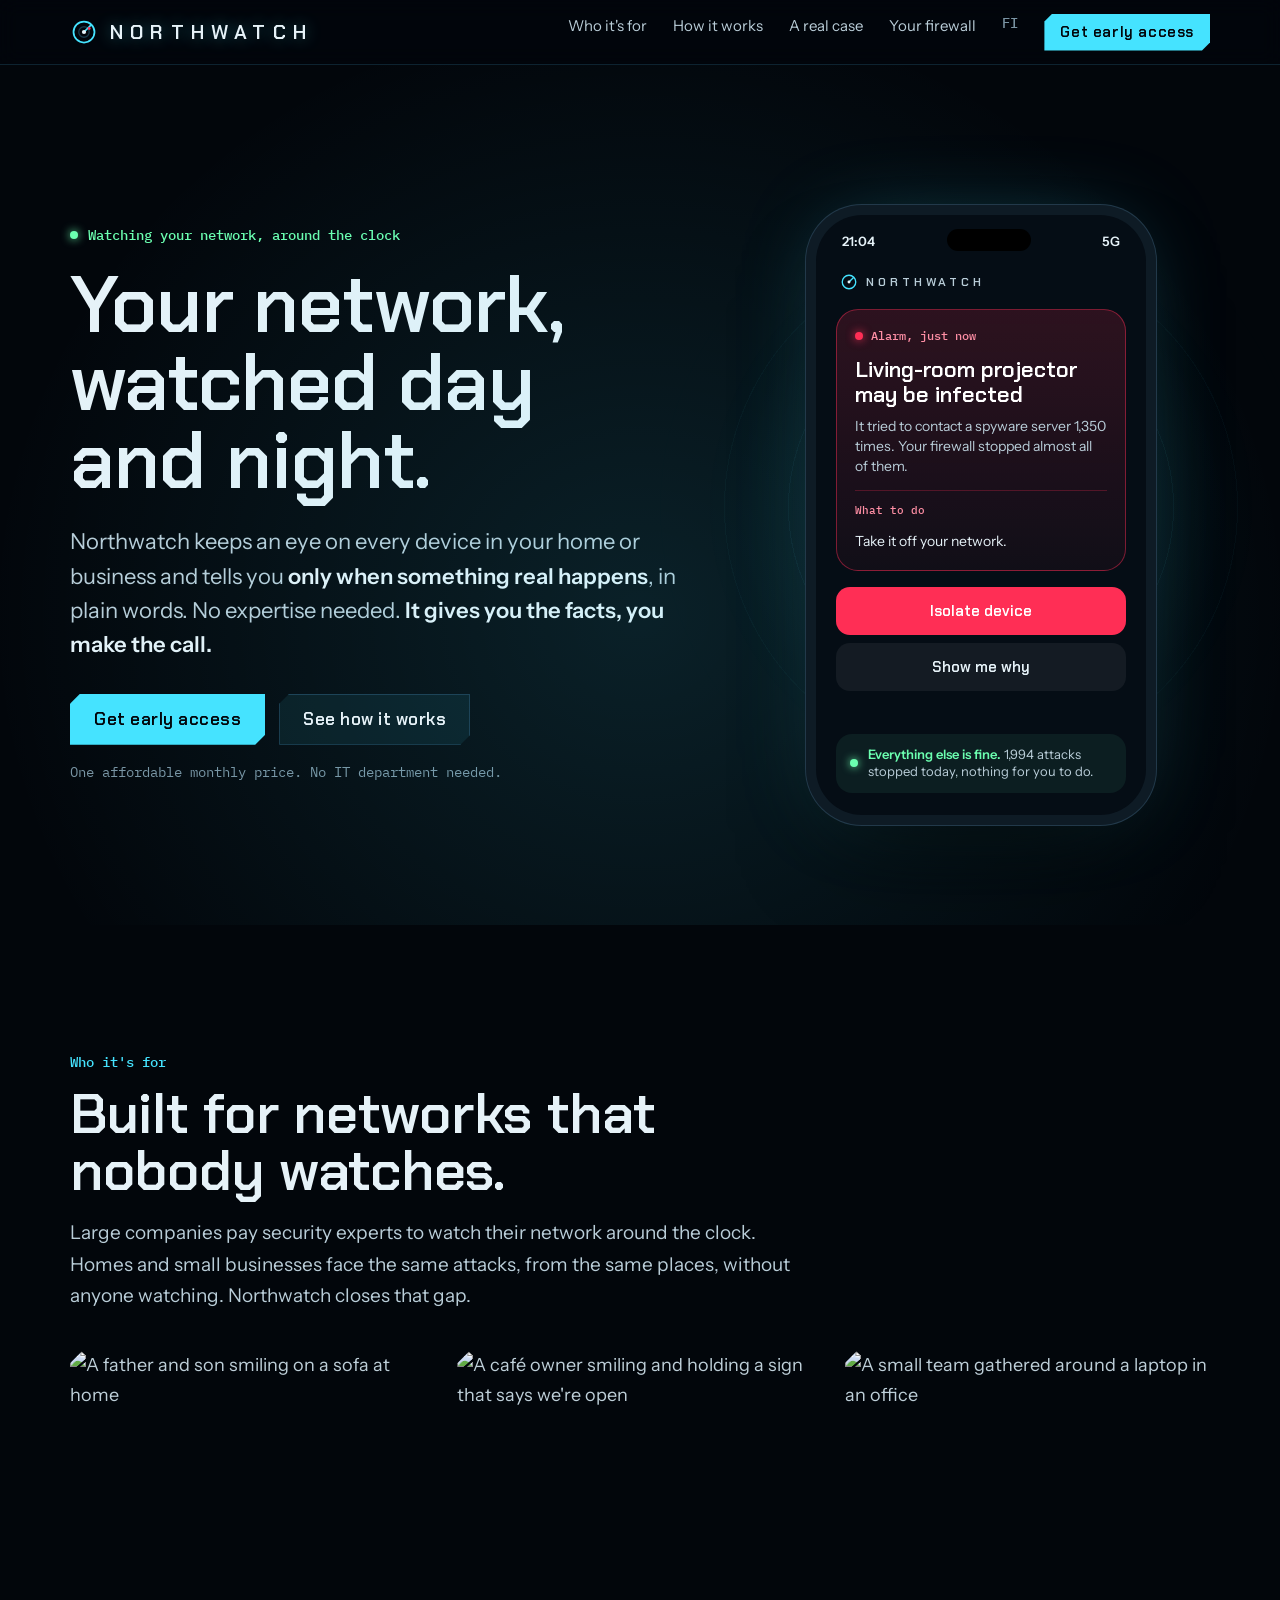
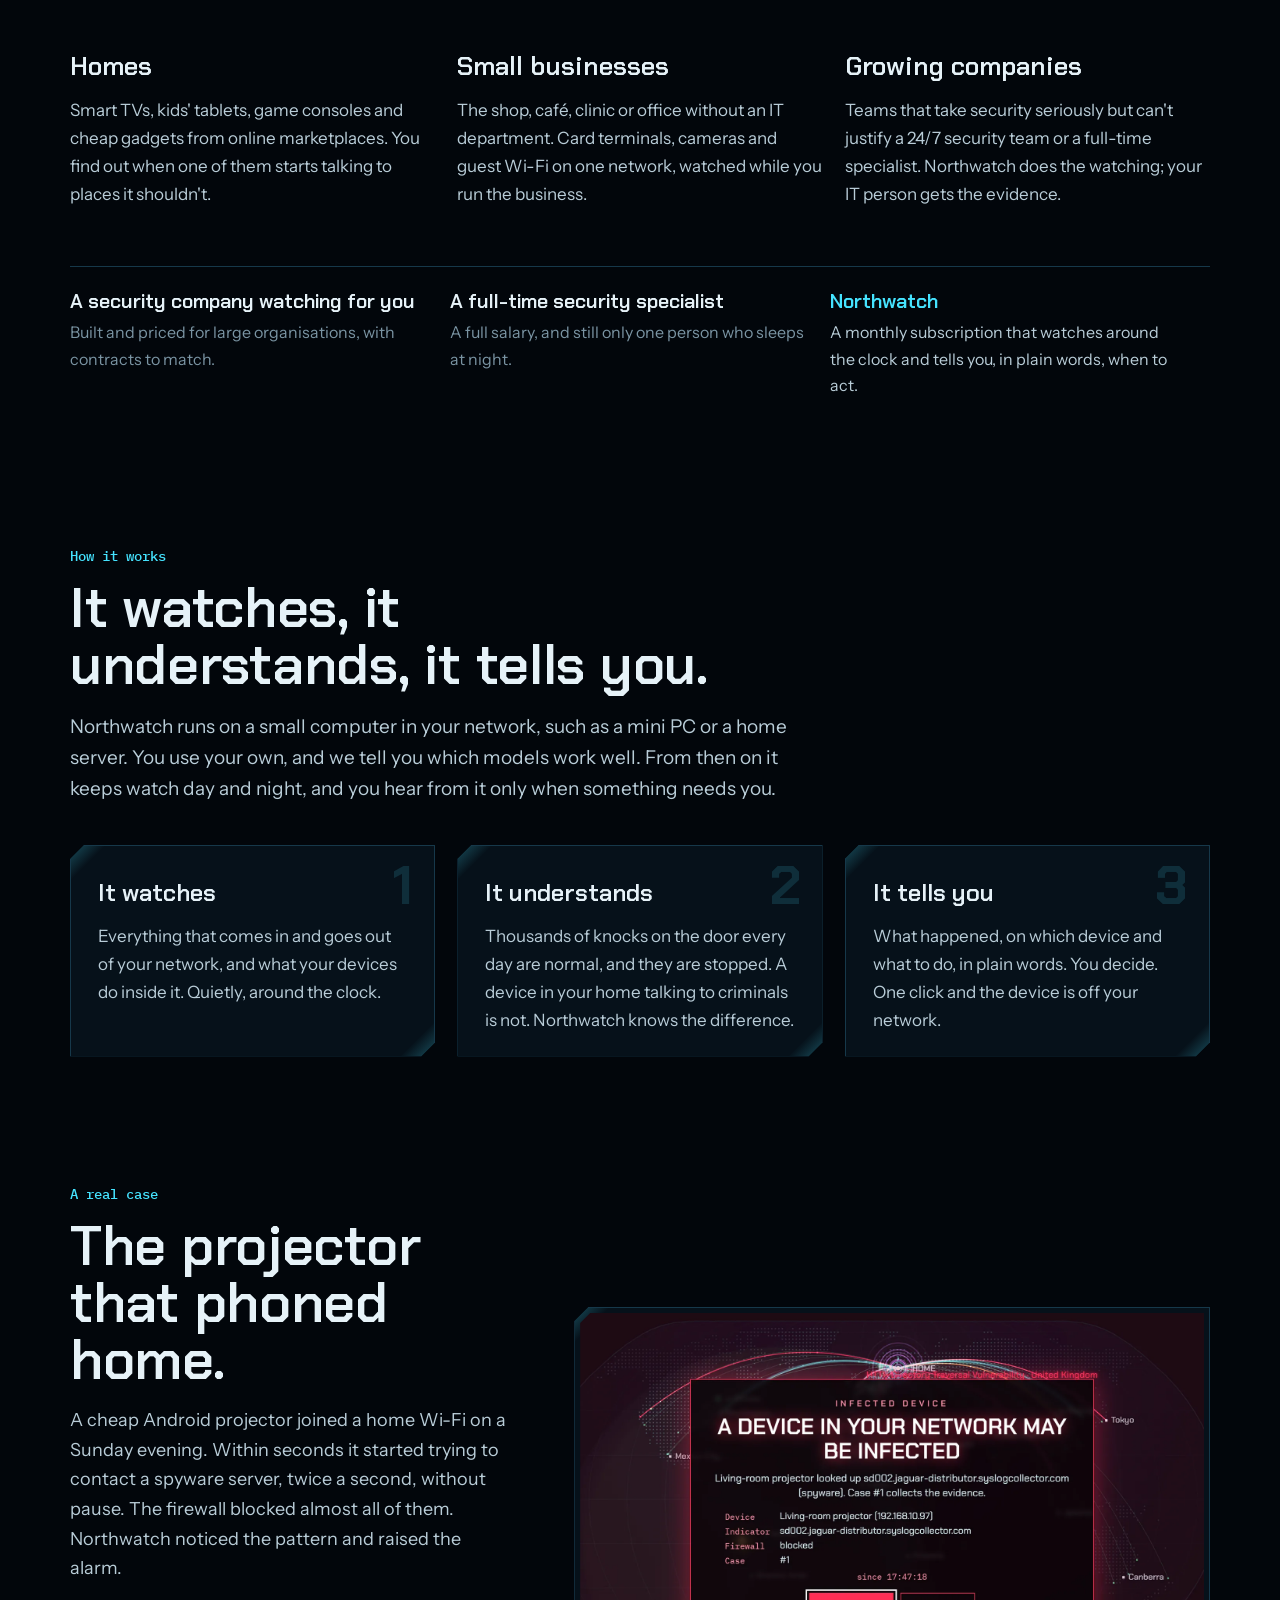
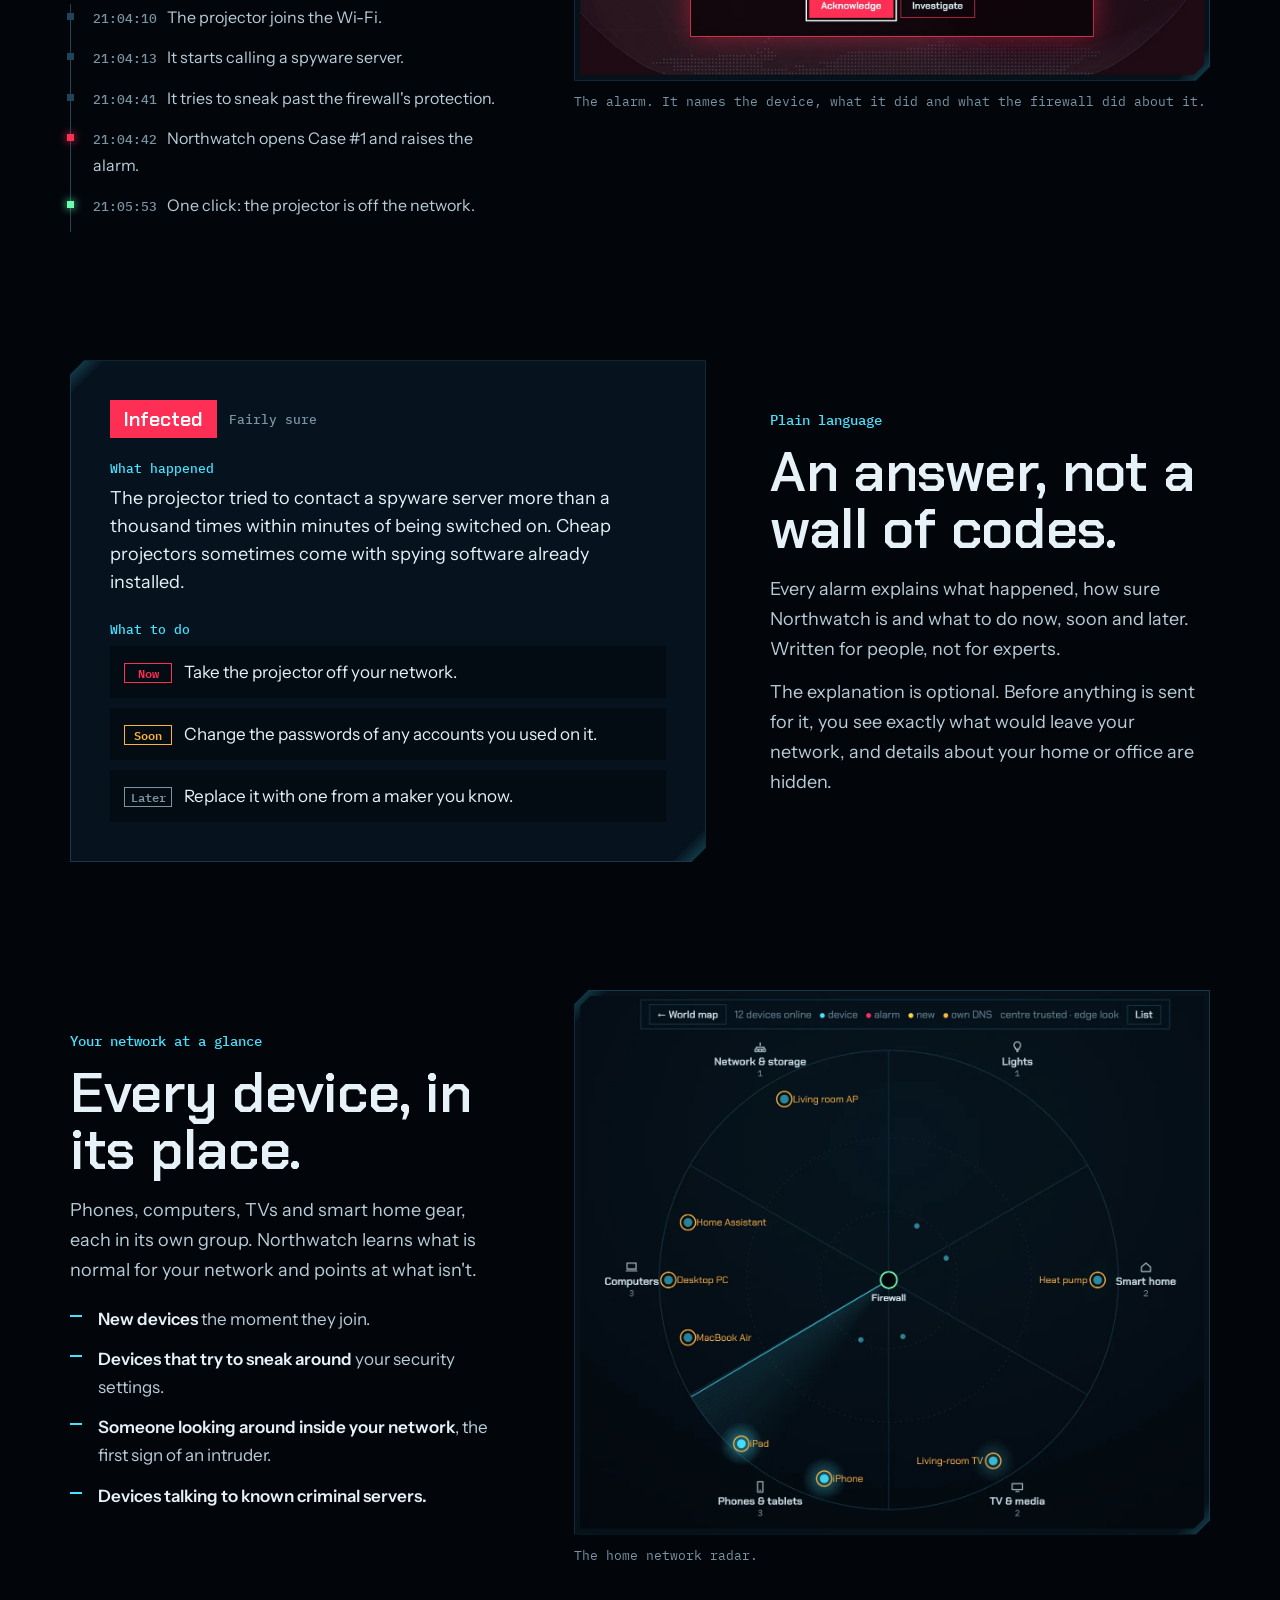
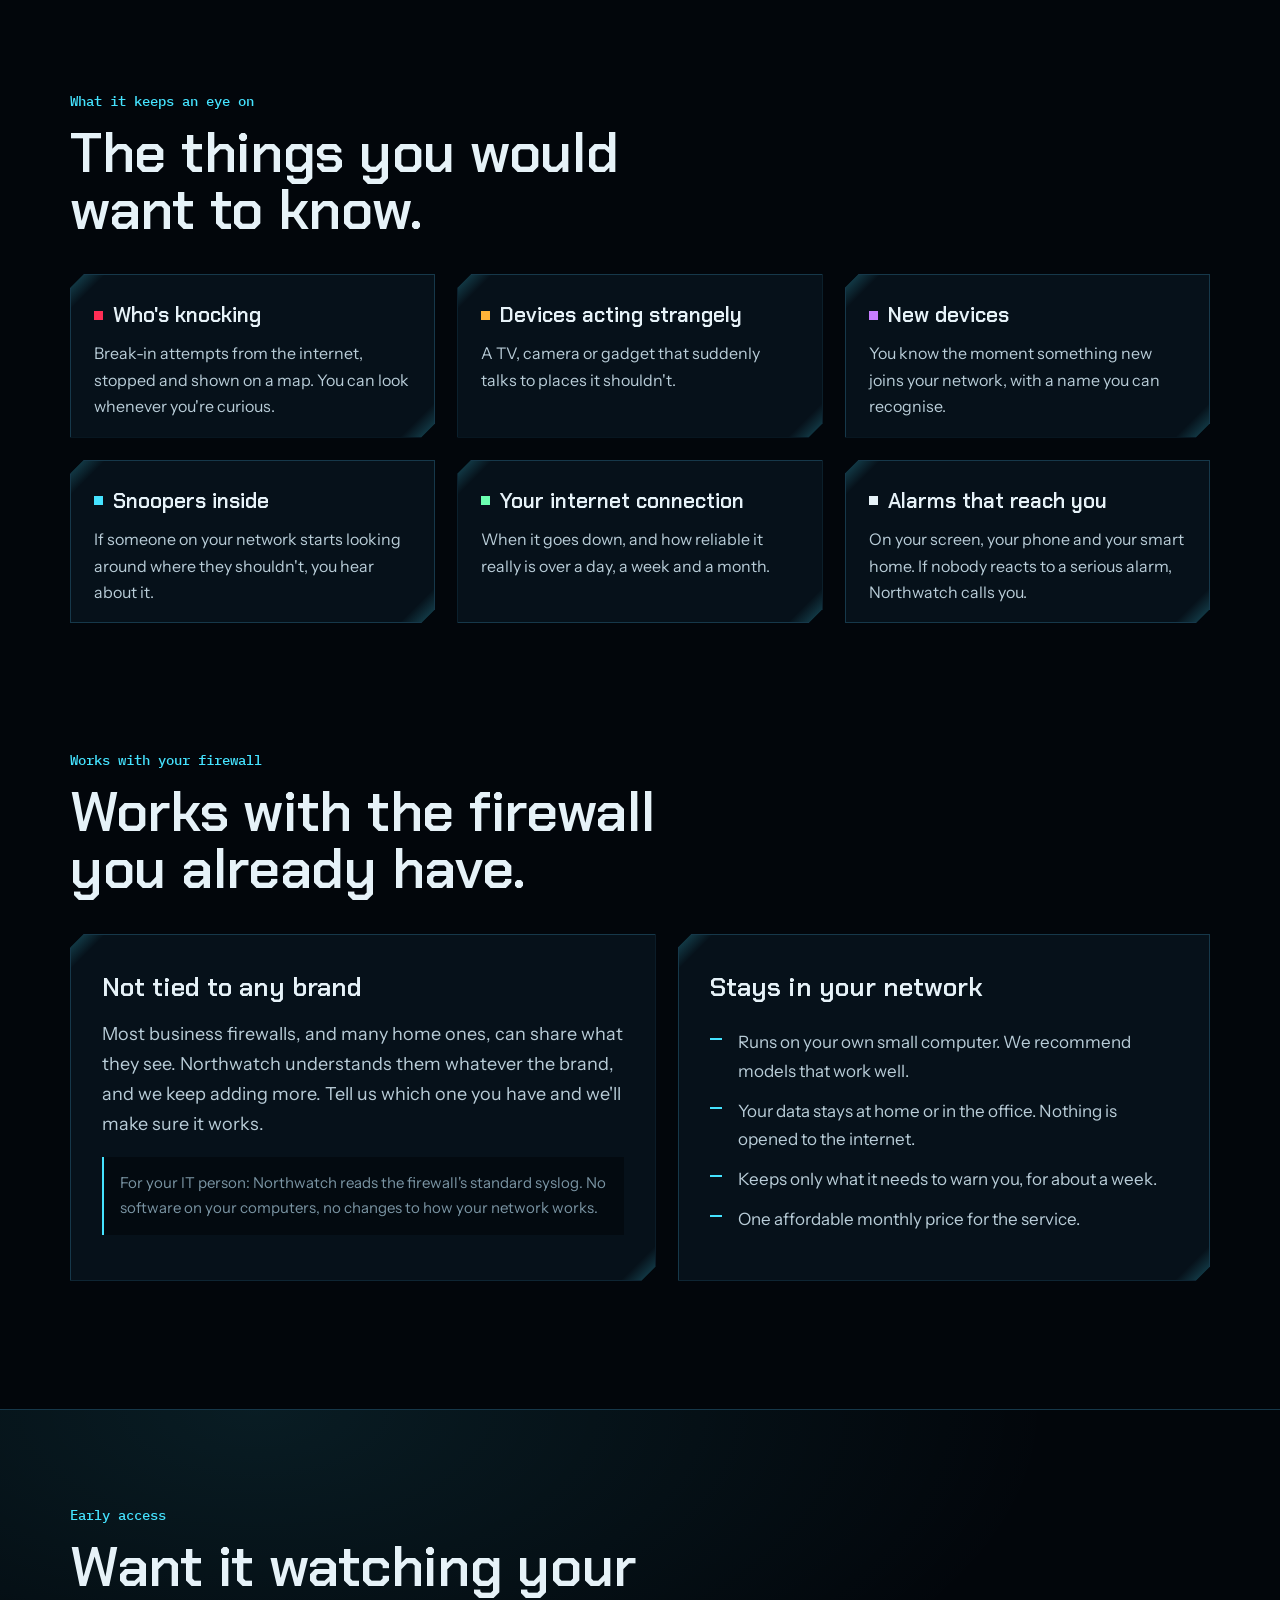
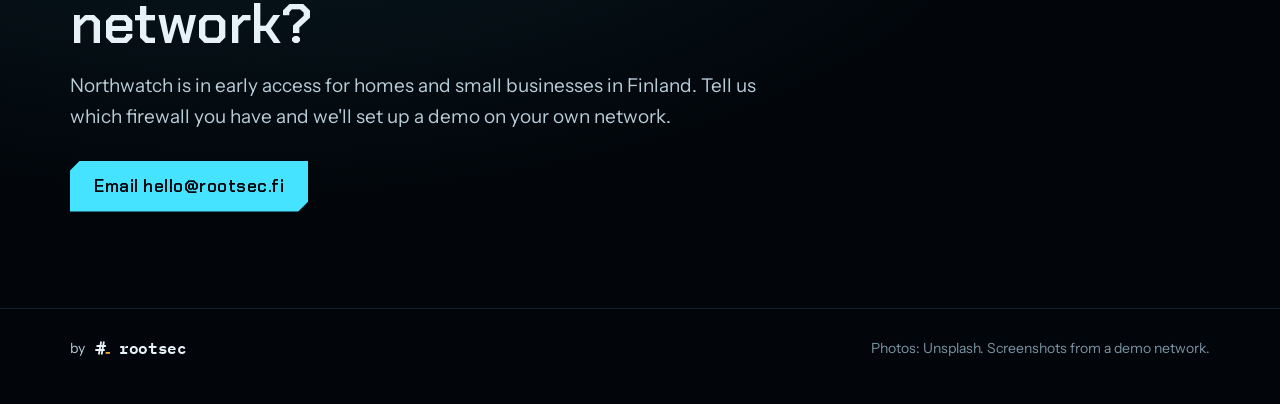
==== en/index.html @ 4267fbf1 "Finnish as main language (fi at /, en at /en/), language switch; customer's own hardware wording Co-" ====
<!doctype html>
<html lang="en">
<head>
<meta charset="utf-8">
<meta name="viewport" content="width=device-width, initial-scale=1">
<title>Northwatch</title>
<meta name="description" content="Northwatch is a security operations centre for homes and small businesses: it watches your network around the clock, raises the alarm only when something real happens and explains it in plain language. Monthly subscription.">
<meta property="og:title" content="Northwatch: a security operations centre for the rest of us">
<meta property="og:description" content="Real alarms, plain language, one click to act. For homes and small businesses.">
<meta property="og:image" content="../img/nw-map.webp">
<link rel="alternate" hreflang="fi" href="https://northwatch.fi/">
<link rel="alternate" hreflang="en" href="https://northwatch.fi/en/">
<link rel="icon" href="data:image/svg+xml,%3Csvg xmlns='http://www.w3.org/2000/svg' viewBox='0 0 32 32'%3E%3Crect width='32' height='32' fill='%2302060b'/%3E%3Ccircle cx='16' cy='16' r='10' fill='none' stroke='%2345e3ff' stroke-width='2.4'/%3E%3Cpath d='M16 16 23 9' stroke='%2345e3ff' stroke-width='2.4'/%3E%3Ccircle cx='16' cy='16' r='2.6' fill='%23d6ecf5'/%3E%3C/svg%3E">
<link rel="preconnect" href="https://fonts.googleapis.com">
<link rel="preconnect" href="https://fonts.gstatic.com" crossorigin>
<link href="https://fonts.googleapis.com/css2?family=Chakra+Petch:wght@500;600;700&family=IBM+Plex+Mono:wght@400;500;600&family=Instrument+Sans:wght@400;500;600&display=swap" rel="stylesheet">
<style>
/* Northwatch: the product's own situation-room look. Abyss + ion cyan; alarm colours only where an alarm is shown. */
:root{
  --abyss:#02060b; --deep:#06111a; --glass:rgba(8,22,33,.72); --edge:#16384a; --wire:#1d4458;
  --ion:#45e3ff; --phos:#6bffb0; --flare:#ff2e55; --amber:#ffb238;
  --snow:#e6f2f8; --frost:#b9cdd8; --mute:#7a94a3;
  --cut:14px;
  --display:'Chakra Petch',system-ui,sans-serif;
  --body:'Instrument Sans',system-ui,sans-serif;
  --data:'IBM Plex Mono',ui-monospace,Consolas,monospace;
}
*{box-sizing:border-box}
html{scroll-behavior:smooth}
@media (prefers-reduced-motion:reduce){html{scroll-behavior:auto}}
body{margin:0;background:var(--abyss);color:var(--frost);font:400 18px/1.65 var(--body);-webkit-font-smoothing:antialiased}
img{max-width:100%;display:block}
a{color:var(--ion);text-underline-offset:3px}
a:focus-visible,button:focus-visible{outline:2px solid var(--ion);outline-offset:3px}
.wrap{max-width:1220px;margin:0 auto;padding:0 clamp(16px,4vw,40px)}
h1,h2,h3{font-family:var(--display);color:var(--snow);margin:0;font-weight:600}
p{margin:0 0 14px}

/* chamfered glass panel, same language as the product */
.panel{position:relative;background:var(--glass);
  clip-path:polygon(var(--cut) 0,100% 0,100% calc(100% - var(--cut)),calc(100% - var(--cut)) 100%,0 100%,0 var(--cut))}
.panel::before{content:"";position:absolute;inset:0;pointer-events:none;border:1px solid var(--edge);clip-path:inherit;
  background:linear-gradient(135deg,rgba(69,227,255,.28) 0,transparent 24px) top left/44px 44px no-repeat,
             linear-gradient(-45deg,rgba(69,227,255,.28) 0,transparent 24px) bottom right/44px 44px no-repeat}

/* top bar */
.top{position:sticky;top:0;z-index:5;background:rgba(2,6,11,.82);backdrop-filter:blur(10px);border-bottom:1px solid rgba(22,56,74,.6)}
.top .wrap{display:flex;align-items:center;gap:20px;height:64px}
.mark{display:flex;align-items:center;gap:12px;text-decoration:none}
.mark svg{width:28px;height:28px}
.mark b{font:600 20px/1 var(--display);letter-spacing:.36em;color:var(--snow);text-shadow:0 0 16px rgba(69,227,255,.45)}
.top nav{margin-left:auto;display:flex;gap:26px;font-size:15px}
.top nav a{color:var(--frost);text-decoration:none}
.top nav a:hover{color:var(--snow)}
.top .cta{font:600 15px/1 var(--display);letter-spacing:.04em;color:var(--abyss);background:var(--ion);padding:11px 16px;text-decoration:none;
  clip-path:polygon(8px 0,100% 0,100% calc(100% - 8px),calc(100% - 8px) 100%,0 100%,0 8px)}
.top .cta{white-space:nowrap}
@media (max-width:860px){.top nav a:not(.cta):not(.lang){display:none}}
@media (max-width:480px){.mark b{letter-spacing:.22em;font-size:17px}.top .cta{font-size:14px;padding:10px 12px}
  .hero .shot img{aspect-ratio:4/3;object-fit:cover;object-position:50% 45%}}

.top .lang{font:500 14px var(--data);color:var(--mute);text-decoration:none}.top .lang:hover{color:var(--snow)}
/* hero */
.hero{position:relative;padding:clamp(40px,6vw,72px) 0 clamp(24px,4vw,48px);overflow:hidden}
.hero::before{content:"";position:absolute;inset:-20% -10% auto;height:120%;pointer-events:none;
  background:radial-gradient(ellipse at 50% 70%,rgba(69,227,255,.12),transparent 60%)}
.status{display:inline-flex;align-items:center;gap:10px;font:500 14px var(--data);color:var(--phos);margin-bottom:22px}
.status i{width:8px;height:8px;border-radius:50%;background:var(--phos);box-shadow:0 0 10px var(--phos);animation:pulse 2.4s ease-in-out infinite}
@keyframes pulse{50%{opacity:.35}}
@media (prefers-reduced-motion:reduce){.status i{animation:none}}
.hero h1{font-size:clamp(42px,6.2vw,80px);line-height:.98;letter-spacing:-.01em;max-width:12ch}
.lede{font-size:clamp(19px,2vw,22px);line-height:1.55;color:var(--frost);max-width:34em;margin:26px 0 32px}
.lede b{color:var(--snow);font-weight:600}
.ctas{display:flex;flex-wrap:wrap;gap:14px;align-items:center}
.btn{display:inline-block;font:600 17px/1 var(--display);letter-spacing:.03em;padding:17px 24px;text-decoration:none;
  clip-path:polygon(10px 0,100% 0,100% calc(100% - 10px),calc(100% - 10px) 100%,0 100%,0 10px)}
.btn.solid{background:var(--ion);color:var(--abyss)}
.btn.solid:hover{background:var(--snow)}
.btn.ghost{color:var(--snow);background:rgba(69,227,255,.08);box-shadow:inset 0 0 0 1px var(--wire)}
.btn.ghost:hover{background:rgba(69,227,255,.16)}
.price{margin-top:18px;font:400 14px var(--data);color:var(--mute)}
.shot{margin:clamp(40px,6vw,72px) 0 0;position:relative}
.shot .panel{padding:6px}
.shot img{width:100%;height:auto;clip-path:polygon(10px 0,100% 0,100% calc(100% - 10px),calc(100% - 10px) 100%,0 100%,0 10px)}
.shot figcaption{font:400 13px var(--data);color:var(--mute);margin-top:12px}
/* hero: promise on the left, one phone with one alarm on the right */
.hero-grid{display:grid;grid-template-columns:minmax(0,1.15fr) minmax(0,.85fr);gap:clamp(32px,5vw,72px);align-items:center;min-height:calc(100vh - 64px - 96px)}
@media (max-width:900px){.hero-grid{grid-template-columns:minmax(0,1fr);min-height:0}}
.device{position:relative;display:grid;place-items:center;padding:24px 0 8px}
.device::before{content:"";position:absolute;width:150%;aspect-ratio:1;left:50%;top:50%;transform:translate(-50%,-50%);pointer-events:none;
  background:repeating-radial-gradient(circle,rgba(69,227,255,.07) 0 1px,transparent 1px 64px),radial-gradient(circle,rgba(69,227,255,.16),transparent 58%);
  -webkit-mask-image:radial-gradient(circle,#000 30%,transparent 68%);mask-image:radial-gradient(circle,#000 30%,transparent 68%)}
.phone{position:relative;width:min(330px,82vw);min-height:min(600px,160vw);border-radius:46px;background:#050d15;
  box-shadow:0 0 0 10px #0e1b25,0 0 0 11px #22394a,0 50px 100px -30px rgba(0,0,0,.9),0 0 90px -20px rgba(69,227,255,.35);
  padding:18px 20px 22px;display:flex;flex-direction:column;overflow:hidden}
.phone .sb{display:flex;justify-content:space-between;font:600 13px var(--body);color:var(--snow);padding:0 6px}
.phone .sb i{width:84px;height:22px;border-radius:12px;background:#000;margin-top:-4px}
.phone .app{display:flex;align-items:center;gap:8px;margin:22px 4px 18px;font:600 12px var(--display);letter-spacing:.32em;color:var(--frost)}
.phone .app svg{width:18px;height:18px}
.alert{background:linear-gradient(180deg,rgba(255,46,85,.16),rgba(255,46,85,.05));border:1px solid rgba(255,46,85,.45);border-radius:22px;padding:18px 18px 16px}
.alert .h{display:flex;align-items:center;gap:8px;font:500 12px var(--data);color:#ff8fa5}
.alert .h i{width:8px;height:8px;border-radius:50%;background:var(--flare);box-shadow:0 0 10px var(--flare);animation:pulse 1.6s ease-in-out infinite}
.alert .t{font:600 22px/1.15 var(--display);color:#fff;margin:10px 0 8px}
.alert .d{font-size:14px;line-height:1.45;color:var(--frost);margin:0}
.alert .todo{margin:14px 0 0;padding-top:12px;border-top:1px solid rgba(255,46,85,.25);font-size:14px;color:var(--snow)}
.alert .todo b{display:block;font:500 11px var(--data);color:#ff8fa5;margin-bottom:3px}
.phone .act{margin-top:16px;display:grid;gap:8px}
.phone .act span{display:block;text-align:center;border-radius:14px;padding:14px;font:600 15px var(--display)}
.phone .act .p{background:var(--flare);color:#fff}
.phone .act .s{color:var(--snow);background:rgba(255,255,255,.06)}
.phone .ok{margin-top:auto;display:flex;align-items:center;gap:10px;border-radius:16px;background:rgba(107,255,176,.07);padding:12px 14px;font-size:13px;line-height:1.35;color:var(--frost)}
.phone .ok i{flex:none;width:8px;height:8px;border-radius:50%;background:var(--phos);box-shadow:0 0 8px var(--phos)}
.phone .ok b{color:var(--phos);font-weight:600}
.alert{animation:arrive .9s cubic-bezier(.2,.8,.2,1) .6s both}
@keyframes arrive{from{opacity:0;transform:translateY(-24px) scale(.97)}to{opacity:1;transform:none}}
@media (prefers-reduced-motion:reduce){.alert{animation:none}.alert .h i{animation:none}}
/* sections */
section{padding:clamp(72px,10vw,128px) 0 0}
.kicker{font:500 14px var(--data);color:var(--ion);margin:0 0 14px}
h2{font-size:clamp(32px,4.6vw,56px);line-height:1.02;letter-spacing:-.005em;max-width:18ch;margin-bottom:18px}
.intro{max-width:38em;font-size:19px;margin-bottom:40px}

/* audience */
.who{display:grid;grid-template-columns:repeat(3,minmax(0,1fr));gap:22px}
@media (max-width:900px){.who{grid-template-columns:minmax(0,1fr)}}
.who article{display:flex;flex-direction:column}
.who .ph{aspect-ratio:4/3;overflow:hidden;clip-path:polygon(12px 0,100% 0,100% calc(100% - 12px),calc(100% - 12px) 100%,0 100%,0 12px)}
.who .ph img{width:100%;height:100%;object-fit:cover;filter:saturate(.82) contrast(1.04)}
.who h3{font-size:26px;margin:20px 0 8px}
.who p{font-size:17px}
.compare{margin-top:44px;display:grid;grid-template-columns:repeat(3,minmax(0,1fr));gap:0;border-top:1px solid var(--edge)}
@media (max-width:760px){.compare{grid-template-columns:minmax(0,1fr)}}
.compare div{padding:22px 24px 6px 0}
.compare b{display:block;font:600 20px/1.2 var(--display);color:var(--snow);margin-bottom:6px}
.compare .us b{color:var(--ion)}
.compare p{font-size:16px;color:var(--mute)}
.compare .us p{color:var(--frost)}

/* steps: a real sequence */
.steps{list-style:none;margin:0;padding:0;display:grid;grid-template-columns:repeat(3,minmax(0,1fr));gap:22px;counter-reset:s}
@media (max-width:900px){.steps{grid-template-columns:minmax(0,1fr)}}
.steps li{padding:28px 28px 22px;counter-increment:s}
.steps li::after{content:counter(s);position:absolute;right:22px;top:14px;font:700 54px/1 var(--display);color:rgba(69,227,255,.14)}
.steps h3{font-size:24px;margin:0 0 10px;padding-right:48px}
.steps p{font-size:17px;margin:0}
.steps code{font:500 15px var(--data);color:var(--ion)}

/* sources */
.sources{display:grid;grid-template-columns:repeat(3,minmax(0,1fr));gap:22px}
@media (max-width:900px){.sources{grid-template-columns:minmax(0,1fr)}}
.src{padding:28px 28px 22px}
.src .sl{font:500 13px var(--data);color:var(--ion);margin:0 0 10px}
.src h3{font-size:23px;line-height:1.2;margin:0 0 10px}
.src p{font-size:17px;margin:0}
.src code{font:500 15px var(--data);color:var(--ion)}
.flow{display:flex;align-items:center;flex-wrap:wrap;gap:10px 14px;margin-top:28px;font:500 15px var(--data);color:var(--frost)}
.flow span{padding:10px 14px;box-shadow:inset 0 0 0 1px var(--wire)}
.flow .hub{color:var(--abyss);background:var(--ion);box-shadow:none}
.flow .you{color:var(--snow);box-shadow:inset 0 0 0 1px var(--snow)}
.flow i{width:22px;height:1px;background:var(--wire);position:relative}
.flow i::after{content:"";position:absolute;right:0;top:-3px;border:3.5px solid transparent;border-left:5px solid var(--wire);border-right:0}
@media (max-width:600px){.flow{flex-direction:column;align-items:stretch}.flow i{width:1px;height:14px;margin-left:20px}.flow i::after{display:none}}

/* feature rows with screenshots */
.row{display:grid;grid-template-columns:minmax(0,.9fr) minmax(0,1.3fr);gap:clamp(28px,5vw,64px);align-items:center}
.row.flip{grid-template-columns:minmax(0,1.3fr) minmax(0,.9fr)}
.row.flip .txt{order:2}
@media (max-width:900px){.row,.row.flip{grid-template-columns:minmax(0,1fr)}.row.flip .txt{order:0}}
.row .shot{margin:0}
.ticks{list-style:none;margin:20px 0 0;padding:0}
.ticks li{position:relative;padding:0 0 12px 28px;font-size:17px}
.ticks li::before{content:"";position:absolute;left:0;top:10px;width:12px;height:2px;background:var(--ion)}
.ticks b{color:var(--snow);font-weight:600}
.tag{display:inline-block;font:600 12px/1 var(--data);padding:4px 6px;margin-right:8px;vertical-align:2px}
.tag.now{color:var(--flare);box-shadow:inset 0 0 0 1px var(--flare)}
.tag.soon{color:var(--amber);box-shadow:inset 0 0 0 1px var(--amber)}
.tag.later{color:var(--mute);box-shadow:inset 0 0 0 1px var(--mute)}

/* verdict card */
.verdict{margin:0;padding:clamp(24px,3.5vw,40px);background:rgba(8,22,33,.85)}
.verdict p{margin:0}
.vh{display:flex;align-items:center;gap:12px;margin-bottom:22px!important}
.badge{font:600 20px/1 var(--display);color:#fff;background:var(--flare);padding:9px 14px}
.conf{font:500 13px var(--data);color:var(--mute)}
.vt{font:500 13px var(--data);color:var(--ion);margin:0 0 8px!important}
.vd{font-size:18px;line-height:1.55;color:var(--snow);margin-bottom:24px!important}
.todo{list-style:none;margin:0;padding:0;display:grid;gap:10px}
.todo li{display:flex;align-items:baseline;gap:4px;font-size:17px;color:var(--snow);padding:12px 14px;background:rgba(2,6,11,.55)}
.todo .tag{flex:none;min-width:48px;text-align:center}

/* case timeline */
.tl{list-style:none;margin:20px 0 0;padding:0;border-left:1px solid var(--wire)}
.tl li{position:relative;padding:0 0 14px 22px;font-size:16px}
.tl li::before{content:"";position:absolute;left:-4px;top:9px;width:7px;height:7px;background:var(--wire)}
.tl li.hot::before{background:var(--flare);box-shadow:0 0 8px var(--flare)}
.tl li.ok::before{background:var(--phos);box-shadow:0 0 8px var(--phos)}
.tl time{font:500 13px var(--data);color:var(--mute);margin-right:10px}

#watch h2,#fits h2{margin-bottom:36px}
/* watch grid */
.watch{display:grid;grid-template-columns:repeat(3,minmax(0,1fr));gap:22px}
@media (max-width:900px){.watch{grid-template-columns:repeat(2,minmax(0,1fr))}}
@media (max-width:560px){.watch{grid-template-columns:minmax(0,1fr)}}
.watch div{padding:24px 24px 18px}
.watch h3{font-size:21px;margin:0 0 8px;display:flex;align-items:center;gap:10px}
.watch h3 i{width:9px;height:9px;flex:none}
.watch p{font-size:16px;margin:0}

/* fits */
.fits{display:grid;grid-template-columns:minmax(0,1.1fr) minmax(0,1fr);gap:22px}
@media (max-width:900px){.fits{grid-template-columns:minmax(0,1fr)}}
.fits .panel{padding:clamp(22px,4vw,32px);min-width:0}
.fits h3{font-size:26px;margin-bottom:12px}
.pipe{font:500 15px/1.9 var(--data);color:var(--frost);margin:18px 0 0;padding:16px 18px;background:rgba(2,6,11,.6);border-left:2px solid var(--ion);overflow-x:auto;white-space:nowrap}
.pipe span{color:var(--mute)}
.pipe b{color:var(--ion);font-weight:500}
.fits .it{margin-top:18px;padding:14px 16px;border-left:2px solid var(--ion);background:rgba(2,6,11,.6);font-size:15px;color:var(--mute)}
.chips{display:flex;flex-wrap:wrap;gap:8px;margin-top:18px}
.chips span{font:500 13px var(--data);color:var(--frost);padding:6px 10px;box-shadow:inset 0 0 0 1px var(--wire)}

/* contact */
.contact{margin-top:clamp(72px,10vw,128px);padding:clamp(56px,8vw,96px) 0;border-top:1px solid var(--edge);
  background:radial-gradient(ellipse at 20% 0%,rgba(69,227,255,.10),transparent 55%)}
.contact .intro{margin-bottom:28px}
footer{padding:28px 0 44px;border-top:1px solid rgba(22,56,74,.6);font-size:14px;color:var(--mute)}
footer .wrap{display:flex;flex-wrap:wrap;align-items:center;gap:10px 28px}
.by{display:inline-flex;align-items:center;gap:7px;color:var(--frost);text-decoration:none}
.by svg{height:20px;width:auto}
.by span{font:600 16px/1 var(--data);letter-spacing:-.02em;color:var(--snow)}
footer .sp{flex:1}
</style>
</head>
<body>

<header class="top">
  <div class="wrap">
    <a class="mark" href="#" aria-label="Northwatch home">
      <svg viewBox="0 0 32 32" aria-hidden="true"><circle cx="16" cy="16" r="12" fill="none" stroke="#45e3ff" stroke-width="2"/><circle cx="16" cy="16" r="6" fill="none" stroke="#16384a" stroke-width="1.5"/><path d="M16 16 24.5 7.5" stroke="#45e3ff" stroke-width="2"/><circle cx="16" cy="16" r="2.4" fill="#e6f2f8"/><circle cx="22" cy="12" r="1.6" fill="#ff2e55"/></svg>
      <b>NORTHWATCH</b>
    </a>
    <nav>
      <a href="#who">Who it's for</a>
      <a href="#how">How it works</a>
      <a href="#case">A real case</a>
      <a href="#fits">Your firewall</a>
      <a class="lang" href="../" hreflang="fi" lang="fi">FI</a>
      <a class="cta" href="#contact">Get early access</a>
    </nav>
  </div>
</header>

<main>
<div class="hero">
  <div class="wrap hero-grid">
    <div>
      <p class="status"><i></i>Watching your network, around the clock</p>
      <h1>Your network, watched day and night.</h1>
      <p class="lede">Northwatch keeps an eye on every device in your home or business and tells you <b>only when something real happens</b>, in plain words. No expertise needed. <b>It gives you the facts, you make the call.</b></p>
      <div class="ctas">
        <a class="btn solid" href="#contact">Get early access</a>
        <a class="btn ghost" href="#how">See how it works</a>
      </div>
      <p class="price">One affordable monthly price. No IT department needed.</p>
    </div>
    <div class="device" aria-label="Example of a Northwatch alarm on a phone">
      <div class="phone">
        <div class="sb"><span>21:04</span><i></i><span>5G</span></div>
        <div class="app"><svg viewBox="0 0 32 32" aria-hidden="true"><circle cx="16" cy="16" r="12" fill="none" stroke="#45e3ff" stroke-width="2.4"/><path d="M16 16 24.5 7.5" stroke="#45e3ff" stroke-width="2.4"/><circle cx="16" cy="16" r="2.6" fill="#e6f2f8"/></svg>NORTHWATCH</div>
        <div class="alert">
          <p class="h"><i></i>Alarm, just now</p>
          <p class="t">Living-room projector may be infected</p>
          <p class="d">It tried to contact a spyware server 1,350 times. Your firewall stopped almost all of them.</p>
          <p class="todo"><b>What to do</b>Take it off your network.</p>
        </div>
        <div class="act"><span class="p">Isolate device</span><span class="s">Show me why</span></div>
        <div class="ok"><i></i><span><b>Everything else is fine.</b> 1,994 attacks stopped today, nothing for you to do.</span></div>
      </div>
    </div>
  </div>
</div>

<section id="who">
  <div class="wrap">
    <p class="kicker">Who it's for</p>
    <h2>Built for networks that nobody watches.</h2>
    <p class="intro">Large companies pay security experts to watch their network around the clock. Homes and small businesses face the same attacks, from the same places, without anyone watching. Northwatch closes that gap.</p>
    <div class="who">
      <article>
        <div class="ph"><img loading="lazy" src="https://images.unsplash.com/photo-1758687125679-d000e186e09b?w=1000&q=75&auto=format&fit=crop" alt="A father and son smiling on a sofa at home"></div>
        <h3>Homes</h3>
        <p>Smart TVs, kids' tablets, game consoles and cheap gadgets from online marketplaces. You find out when one of them starts talking to places it shouldn't.</p>
      </article>
      <article>
        <div class="ph"><img loading="lazy" src="https://images.unsplash.com/photo-1753351051161-21de8728ec17?w=1000&q=75&auto=format&fit=crop" alt="A café owner smiling and holding a sign that says we're open"></div>
        <h3>Small businesses</h3>
        <p>The shop, café, clinic or office without an IT department. Card terminals, cameras and guest Wi-Fi on one network, watched while you run the business.</p>
      </article>
      <article>
        <div class="ph"><img loading="lazy" src="https://images.unsplash.com/photo-1603201667230-bd139210db18?w=1000&q=75&auto=format&fit=crop" alt="A small team gathered around a laptop in an office"></div>
        <h3>Growing companies</h3>
        <p>Teams that take security seriously but can't justify a 24/7 security team or a full-time specialist. Northwatch does the watching; your IT person gets the evidence.</p>
      </article>
    </div>
    <div class="compare">
      <div><b>A security company watching for you</b><p>Built and priced for large organisations, with contracts to match.</p></div>
      <div><b>A full-time security specialist</b><p>A full salary, and still only one person who sleeps at night.</p></div>
      <div class="us"><b>Northwatch</b><p>A monthly subscription that watches around the clock and tells you, in plain words, when to act.</p></div>
    </div>
  </div>
</section>

<section id="how">
  <div class="wrap">
    <p class="kicker">How it works</p>
    <h2>It watches, it understands, it tells you.</h2>
    <p class="intro">Northwatch runs on a small computer in your network, such as a mini PC or a home server. You use your own, and we tell you which models work well. From then on it keeps watch day and night, and you hear from it only when something needs you.</p>
    <ol class="steps">
      <li class="panel"><h3>It watches</h3><p>Everything that comes in and goes out of your network, and what your devices do inside it. Quietly, around the clock.</p></li>
      <li class="panel"><h3>It understands</h3><p>Thousands of knocks on the door every day are normal, and they are stopped. A device in your home talking to criminals is not. Northwatch knows the difference.</p></li>
      <li class="panel"><h3>It tells you</h3><p>What happened, on which device and what to do, in plain words. You decide. One click and the device is off your network.</p></li>
    </ol>
  </div>
</section>

<section id="case">
  <div class="wrap">
    <div class="row">
      <div class="txt">
        <p class="kicker">A real case</p>
        <h2>The projector that phoned home.</h2>
        <p>A cheap Android projector joined a home Wi-Fi on a Sunday evening. Within seconds it started trying to contact a spyware server, twice a second, without pause. The firewall blocked almost all of them. Northwatch noticed the pattern and raised the alarm.</p>
        <ol class="tl">
          <li><time>21:04:10</time>The projector joins the Wi-Fi.</li>
          <li><time>21:04:13</time>It starts calling a spyware server.</li>
          <li><time>21:04:41</time>It tries to sneak past the firewall's protection.</li>
          <li class="hot"><time>21:04:42</time>Northwatch opens Case #1 and raises the alarm.</li>
          <li class="ok"><time>21:05:53</time>One click: the projector is off the network.</li>
        </ol>
      </div>
      <figure class="shot"><div class="panel"><img loading="lazy" src="../img/nw-alarm.webp" width="1600" height="928" alt="Northwatch alarm: A device in your network may be infected. Living-room projector looked up a spyware domain. Buttons Acknowledge and Investigate."></div><figcaption>The alarm. It names the device, what it did and what the firewall did about it.</figcaption></figure>
    </div>
  </div>
</section>

<section>
  <div class="wrap">
    <div class="row flip">
      <figure class="verdict panel" aria-label="Example of a Northwatch explanation">
        <p class="vh"><span class="badge">Infected</span><span class="conf">Fairly sure</span></p>
        <p class="vt">What happened</p>
        <p class="vd">The projector tried to contact a spyware server more than a thousand times within minutes of being switched on. Cheap projectors sometimes come with spying software already installed.</p>
        <p class="vt">What to do</p>
        <ol class="todo">
          <li><span class="tag now">Now</span>Take the projector off your network.</li>
          <li><span class="tag soon">Soon</span>Change the passwords of any accounts you used on it.</li>
          <li><span class="tag later">Later</span>Replace it with one from a maker you know.</li>
        </ol>
      </figure>
      <div class="txt">
        <p class="kicker">Plain language</p>
        <h2>An answer, not a wall of codes.</h2>
        <p>Every alarm explains what happened, how sure Northwatch is and what to do now, soon and later. Written for people, not for experts.</p>
        <p>The explanation is optional. Before anything is sent for it, you see exactly what would leave your network, and details about your home or office are hidden.</p>
      </div>
    </div>
  </div>
</section>

<section>
  <div class="wrap">
    <div class="row">
      <div class="txt">
        <p class="kicker">Your network at a glance</p>
        <h2>Every device, in its place.</h2>
        <p>Phones, computers, TVs and smart home gear, each in its own group. Northwatch learns what is normal for your network and points at what isn't.</p>
        <ul class="ticks">
          <li><b>New devices</b> the moment they join.</li>
          <li><b>Devices that try to sneak around</b> your security settings.</li>
          <li><b>Someone looking around inside your network</b>, the first sign of an intruder.</li>
          <li><b>Devices talking to known criminal servers.</b></li>
        </ul>
      </div>
      <figure class="shot"><div class="panel"><img loading="lazy" src="../img/nw-radar.webp" width="1400" height="1195" alt="Northwatch home network radar with the firewall in the centre and devices grouped into computers, phones and tablets, TV and media, smart home and network equipment"></div><figcaption>The home network radar.</figcaption></figure>
    </div>
  </div>
</section>

<section id="watch">
  <div class="wrap">
    <p class="kicker">What it keeps an eye on</p>
    <h2>The things you would want to know.</h2>
    <div class="watch">
      <div class="panel"><h3><i style="background:var(--flare)"></i>Who's knocking</h3><p>Break-in attempts from the internet, stopped and shown on a map. You can look whenever you're curious.</p></div>
      <div class="panel"><h3><i style="background:var(--amber)"></i>Devices acting strangely</h3><p>A TV, camera or gadget that suddenly talks to places it shouldn't.</p></div>
      <div class="panel"><h3><i style="background:#c77dff"></i>New devices</h3><p>You know the moment something new joins your network, with a name you can recognise.</p></div>
      <div class="panel"><h3><i style="background:var(--ion)"></i>Snoopers inside</h3><p>If someone on your network starts looking around where they shouldn't, you hear about it.</p></div>
      <div class="panel"><h3><i style="background:var(--phos)"></i>Your internet connection</h3><p>When it goes down, and how reliable it really is over a day, a week and a month.</p></div>
      <div class="panel"><h3><i style="background:var(--snow)"></i>Alarms that reach you</h3><p>On your screen, your phone and your smart home. If nobody reacts to a serious alarm, Northwatch calls you.</p></div>
    </div>
  </div>
</section>

<section id="fits">
  <div class="wrap">
    <p class="kicker">Works with your firewall</p>
    <h2>Works with the firewall you already have.</h2>
    <div class="fits">
      <div class="panel">
        <h3>Not tied to any brand</h3>
        <p>Most business firewalls, and many home ones, can share what they see. Northwatch understands them whatever the brand, and we keep adding more. Tell us which one you have and we'll make sure it works.</p>
        <p class="it">For your IT person: Northwatch reads the firewall's standard syslog. No software on your computers, no changes to how your network works.</p>
      </div>
      <div class="panel">
        <h3>Stays in your network</h3>
        <ul class="ticks">
          <li>Runs on your own small computer. We recommend models that work well.</li>
          <li>Your data stays at home or in the office. Nothing is opened to the internet.</li>
          <li>Keeps only what it needs to warn you, for about a week.</li>
          <li>One affordable monthly price for the service.</li>
        </ul>
      </div>
    </div>
  </div>
</section>
</main>

<section id="contact" class="contact">
  <div class="wrap">
    <p class="kicker">Early access</p>
    <h2>Want it watching your network?</h2>
    <p class="intro">Northwatch is in early access for homes and small businesses in Finland. Tell us which firewall you have and we'll set up a demo on your own network.</p>
    <div class="ctas">
      <a class="btn solid" href="mailto:hello@rootsec.fi?subject=Northwatch%20early%20access">Email hello@rootsec.fi</a>
    </div>
  </div>
</section>

<footer>
  <div class="wrap">
    <a class="by" href="https://rootsec.fi">by
      <svg viewBox="0 0 100 100" aria-hidden="true"><path d="M27 40H65M21 60H59M45 22 35 78M59 22 49 78" fill="none" stroke="#e6f2f8" stroke-width="9" stroke-linecap="square"/><rect x="68" y="70" width="22" height="9" fill="#f2a83b"/></svg>
      <span>rootsec</span></a>
    <span class="sp"></span>
    <span>Photos: Unsplash. Screenshots from a demo network.</span>
  </div>
</footer>
</body>
</html>
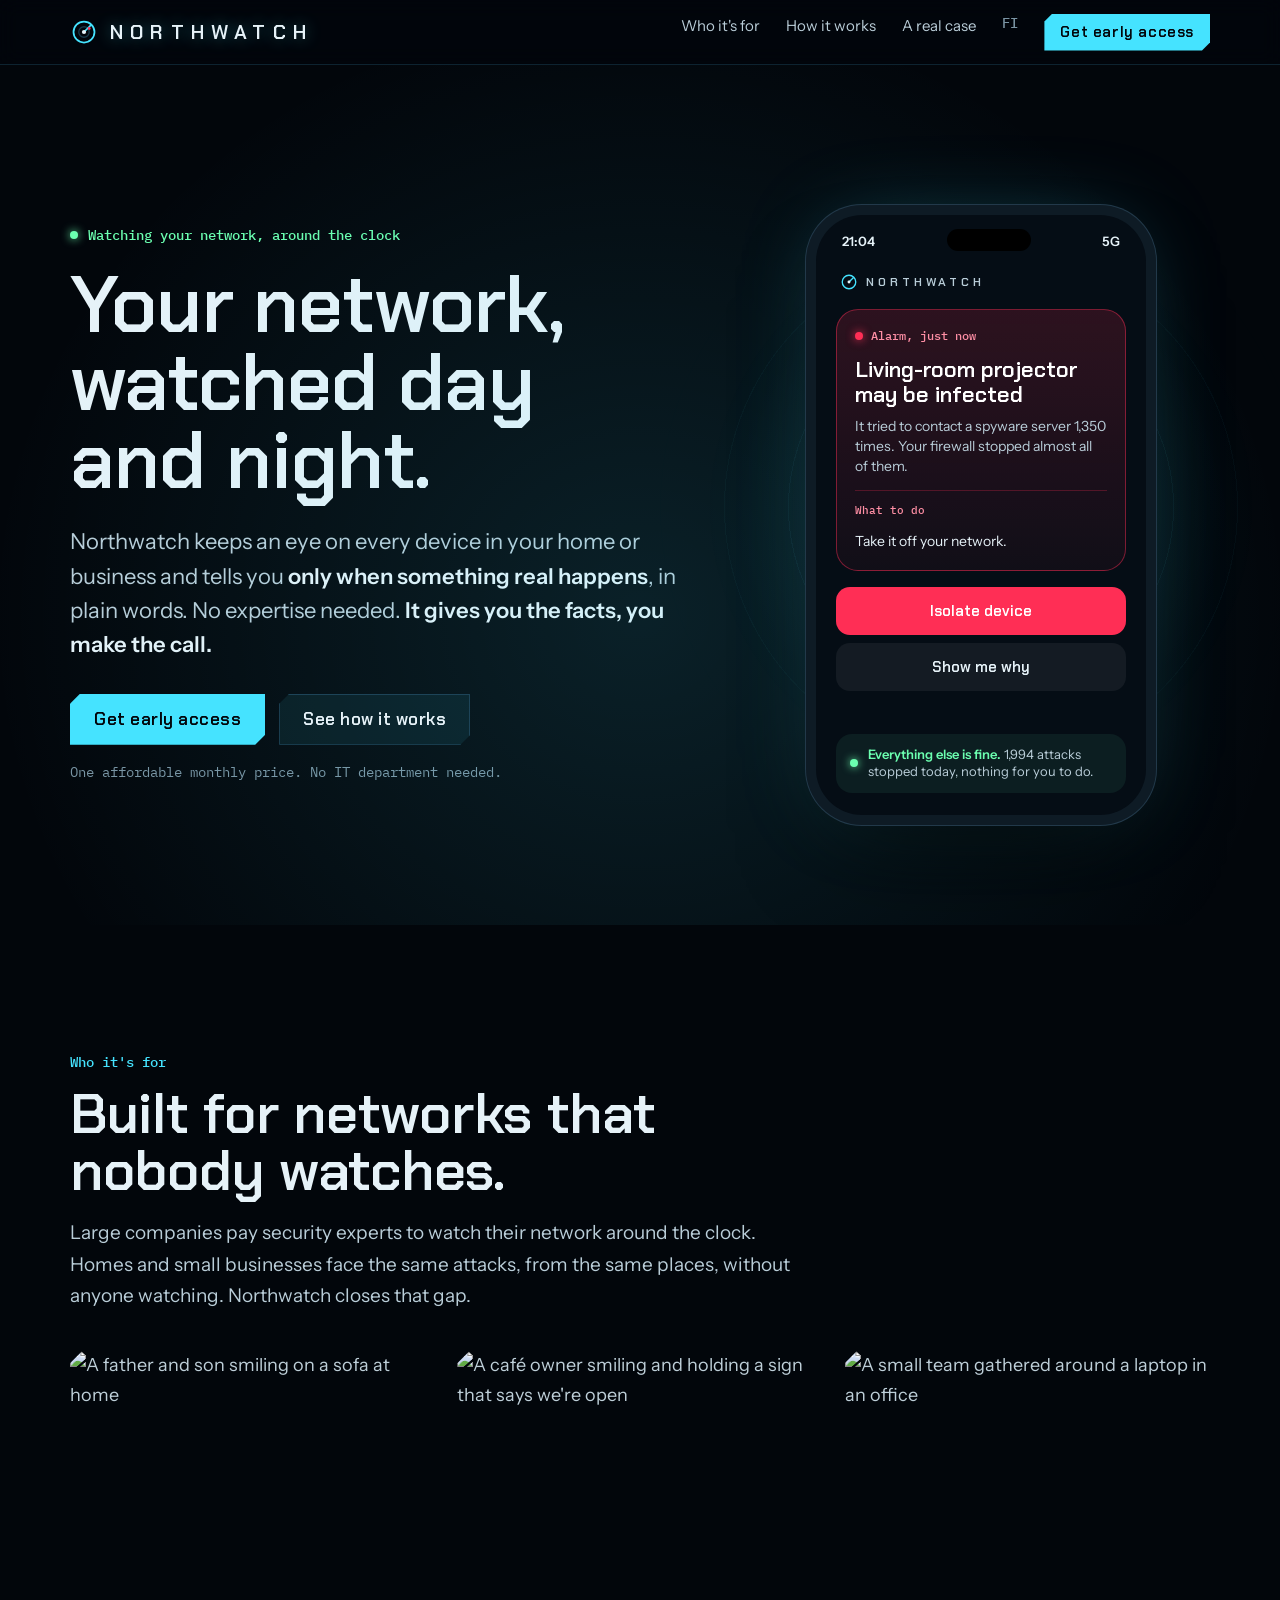
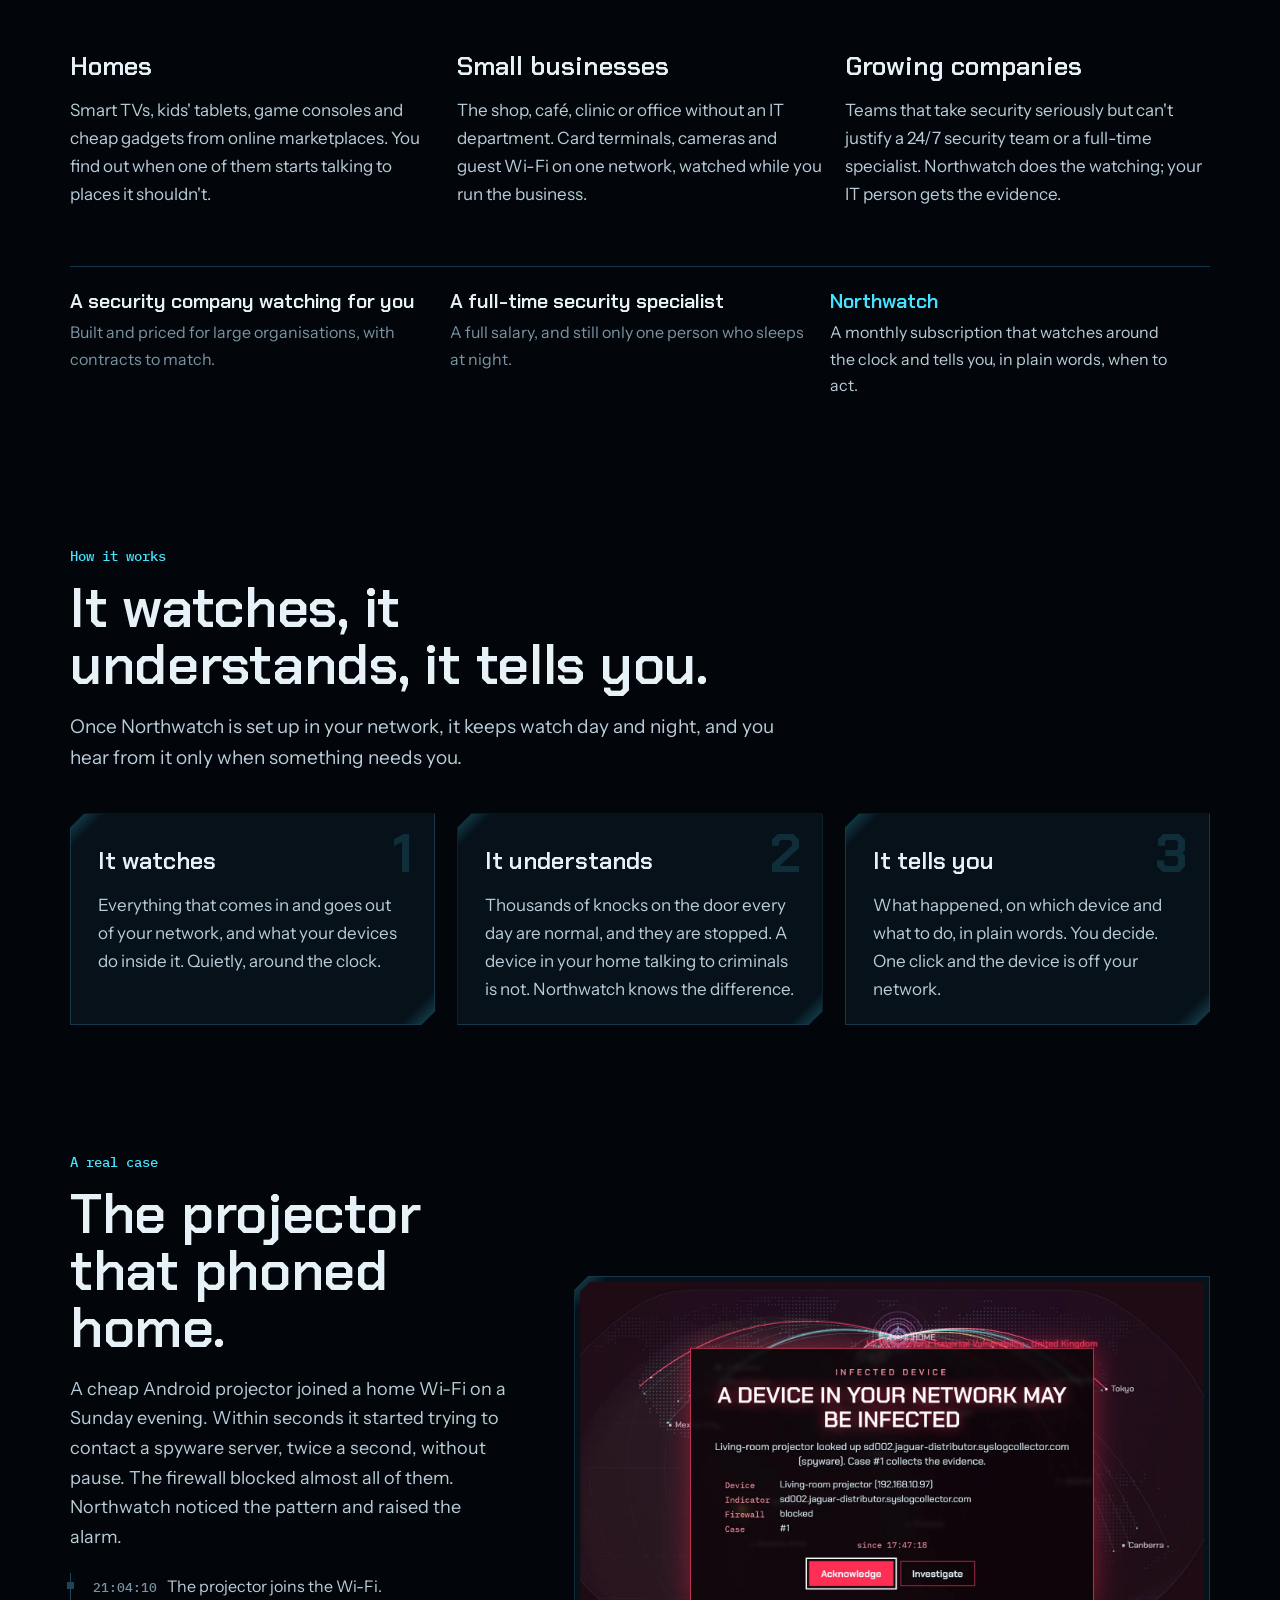
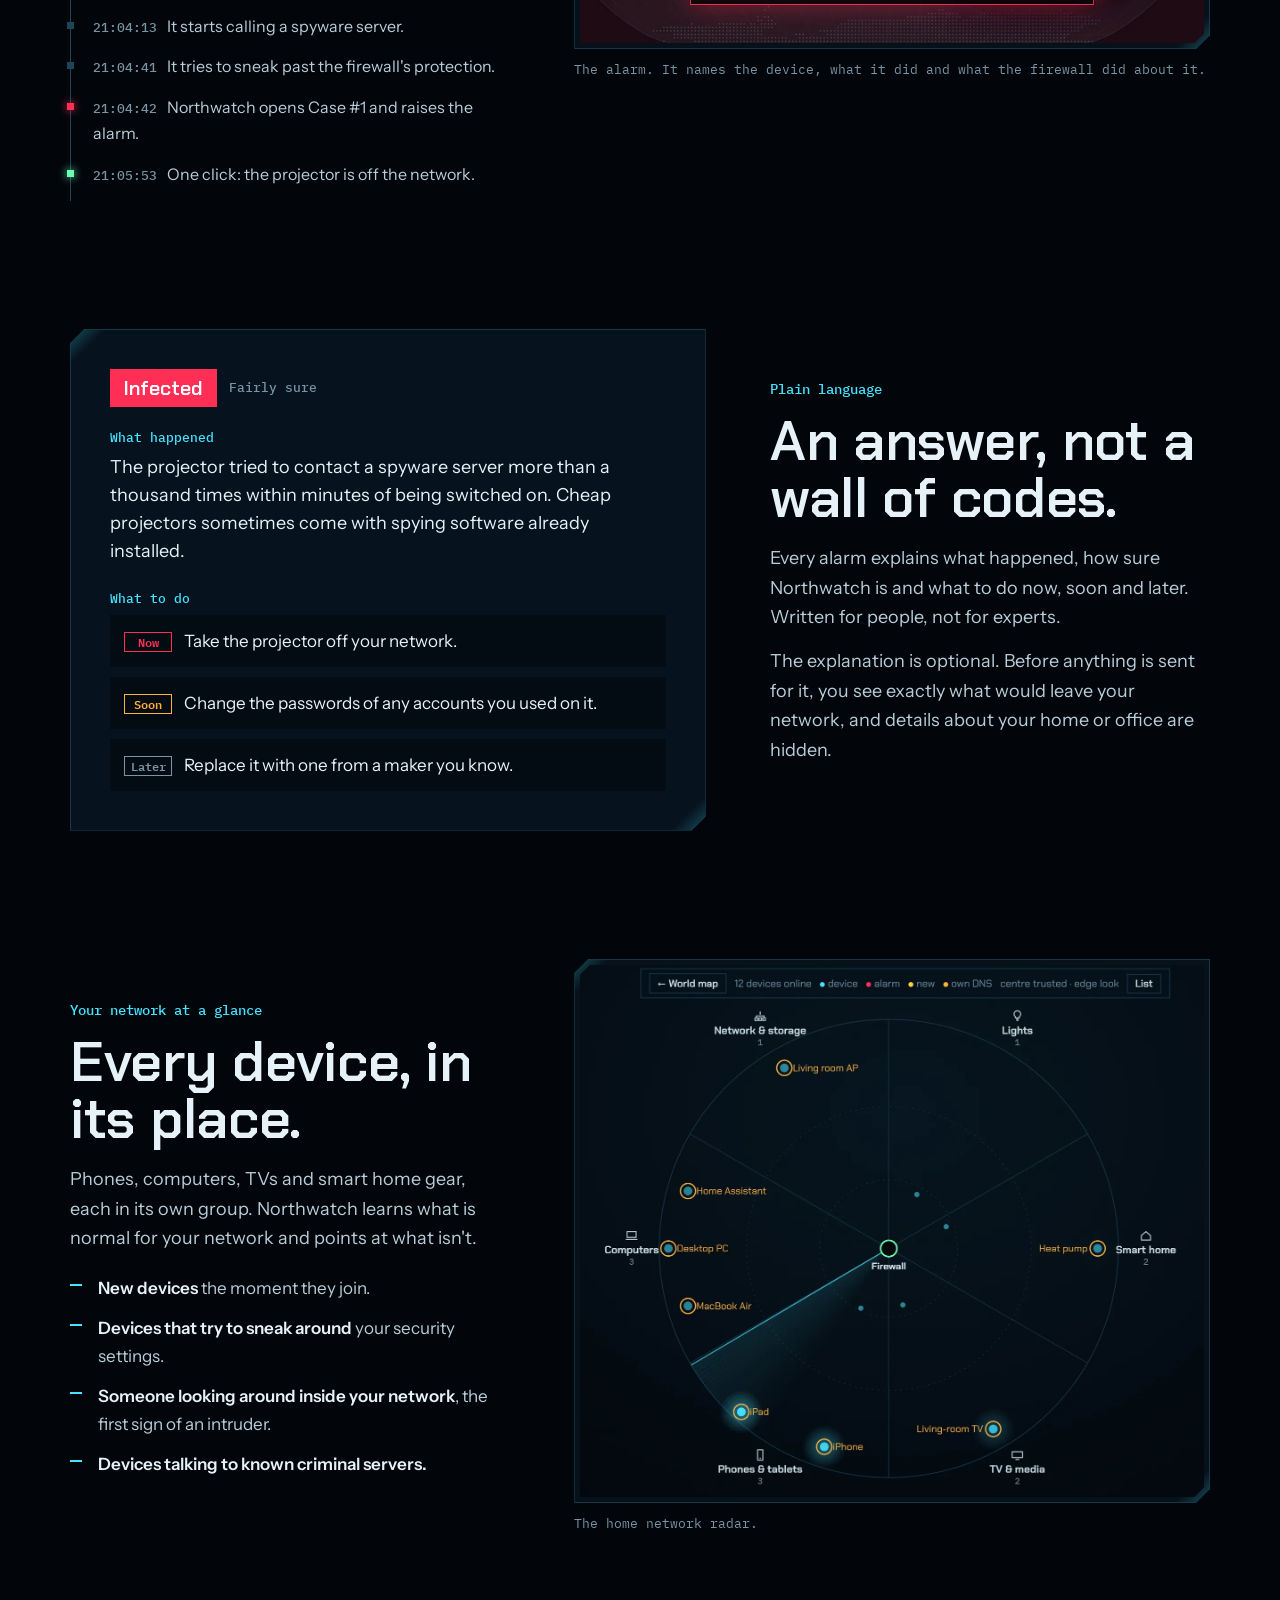
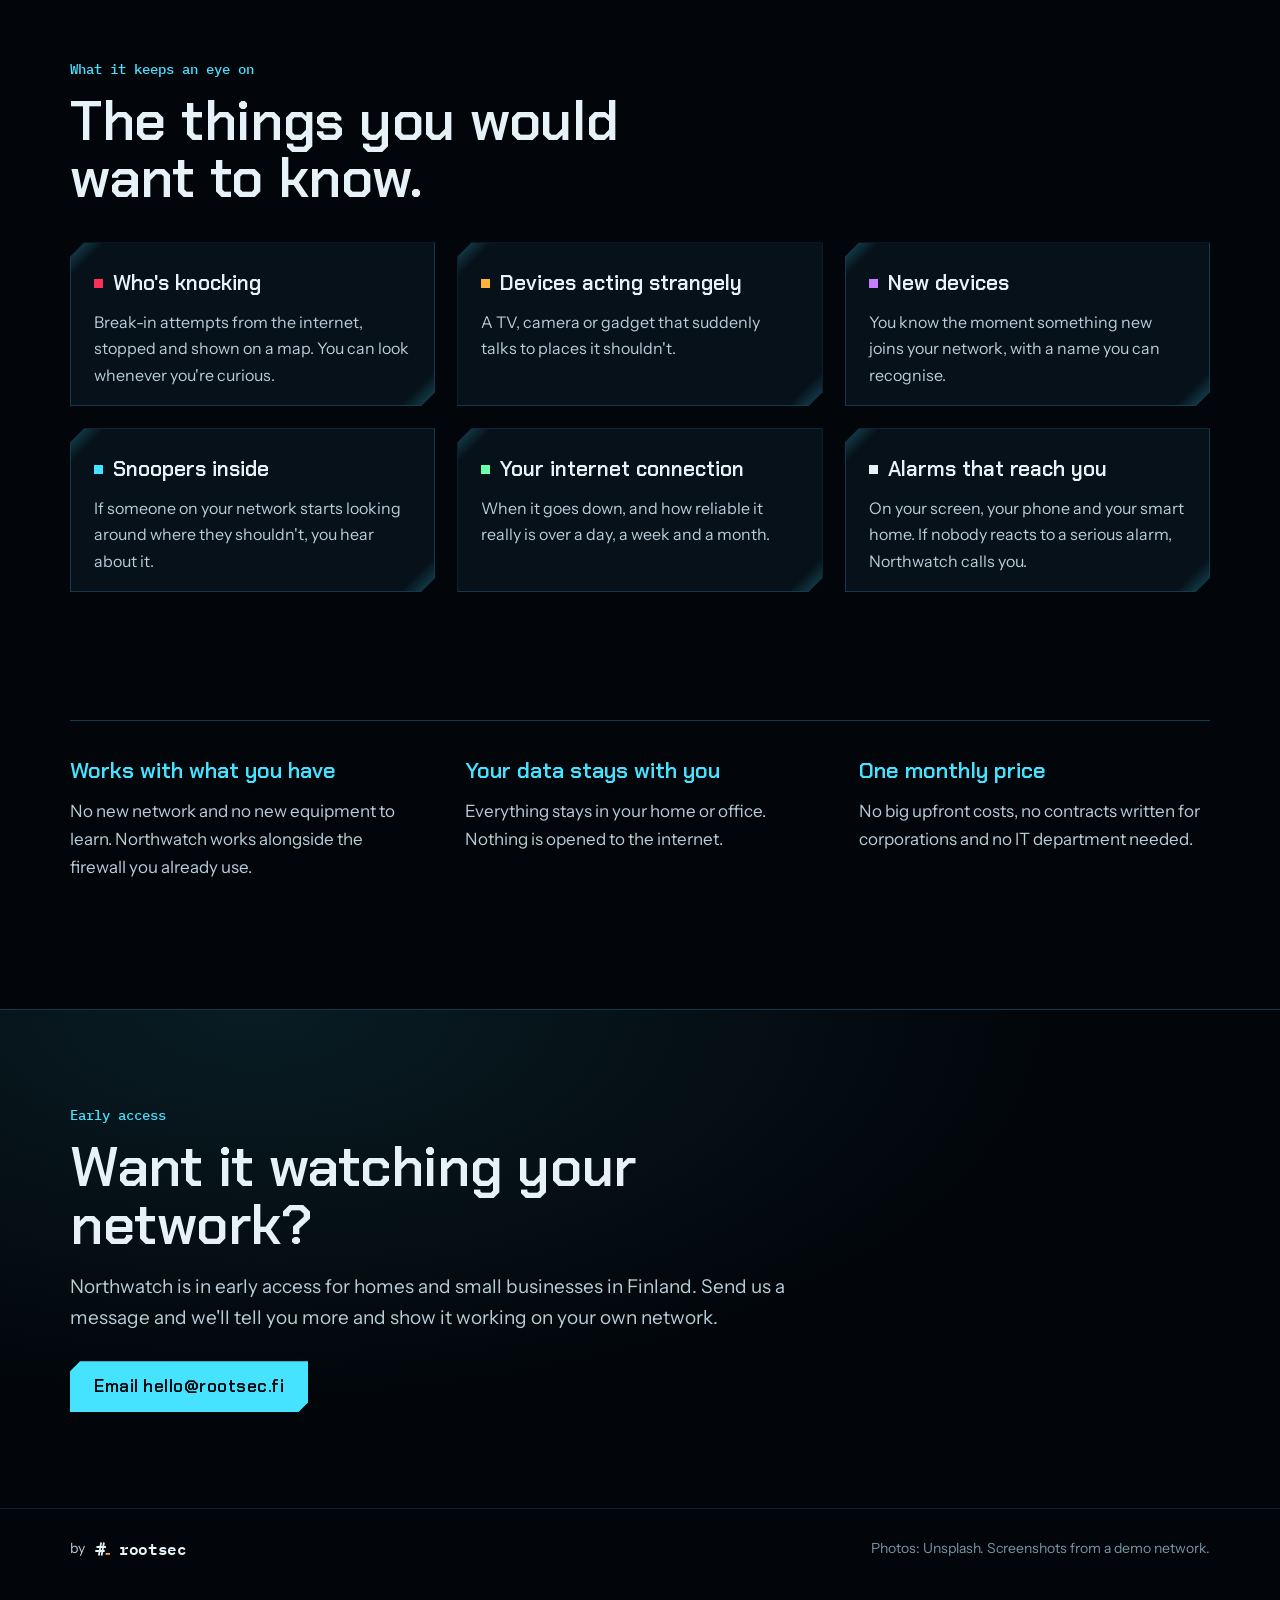
==== commit 2fbdd550: "Northwatch: sell first, details later (no hardware/firewall specifics; trust strip) Co-Authored-By: " ====
--- a/en/index.html
+++ b/en/index.html
@@ -218,6 +218,12 @@
 .chips{display:flex;flex-wrap:wrap;gap:8px;margin-top:18px}
 .chips span{font:500 13px var(--data);color:var(--frost);padding:6px 10px;box-shadow:inset 0 0 0 1px var(--wire)}
 
+/* trust strip */
+.trust{display:grid;grid-template-columns:repeat(3,minmax(0,1fr));gap:clamp(20px,4vw,44px);border-top:1px solid var(--edge);padding-top:32px}
+@media (max-width:900px){.trust{grid-template-columns:minmax(0,1fr)}}
+.trust h3{font-size:22px;margin:0 0 8px;color:var(--ion)}
+.trust p{font-size:17px;margin:0}
+
 /* contact */
 .contact{margin-top:clamp(72px,10vw,128px);padding:clamp(56px,8vw,96px) 0;border-top:1px solid var(--edge);
   background:radial-gradient(ellipse at 20% 0%,rgba(69,227,255,.10),transparent 55%)}
@@ -242,7 +248,6 @@
       <a href="#who">Who it's for</a>
       <a href="#how">How it works</a>
       <a href="#case">A real case</a>
-      <a href="#fits">Your firewall</a>
       <a class="lang" href="../" hreflang="fi" lang="fi">FI</a>
       <a class="cta" href="#contact">Get early access</a>
     </nav>
@@ -313,7 +318,7 @@
   <div class="wrap">
     <p class="kicker">How it works</p>
     <h2>It watches, it understands, it tells you.</h2>
-    <p class="intro">Northwatch runs on a small computer in your network, such as a mini PC or a home server. You use your own, and we tell you which models work well. From then on it keeps watch day and night, and you hear from it only when something needs you.</p>
+    <p class="intro">Once Northwatch is set up in your network, it keeps watch day and night, and you hear from it only when something needs you.</p>
     <ol class="steps">
       <li class="panel"><h3>It watches</h3><p>Everything that comes in and goes out of your network, and what your devices do inside it. Quietly, around the clock.</p></li>
       <li class="panel"><h3>It understands</h3><p>Thousands of knocks on the door every day are normal, and they are stopped. A device in your home talking to criminals is not. Northwatch knows the difference.</p></li>
@@ -400,25 +405,12 @@
   </div>
 </section>
 
-<section id="fits">
-  <div class="wrap">
-    <p class="kicker">Works with your firewall</p>
-    <h2>Works with the firewall you already have.</h2>
-    <div class="fits">
-      <div class="panel">
-        <h3>Not tied to any brand</h3>
-        <p>Most business firewalls, and many home ones, can share what they see. Northwatch understands them whatever the brand, and we keep adding more. Tell us which one you have and we'll make sure it works.</p>
-        <p class="it">For your IT person: Northwatch reads the firewall's standard syslog. No software on your computers, no changes to how your network works.</p>
-      </div>
-      <div class="panel">
-        <h3>Stays in your network</h3>
-        <ul class="ticks">
-          <li>Runs on your own small computer. We recommend models that work well.</li>
-          <li>Your data stays at home or in the office. Nothing is opened to the internet.</li>
-          <li>Keeps only what it needs to warn you, for about a week.</li>
-          <li>One affordable monthly price for the service.</li>
-        </ul>
-      </div>
+<section id="trust">
+  <div class="wrap">
+    <div class="trust">
+      <div><h3>Works with what you have</h3><p>No new network and no new equipment to learn. Northwatch works alongside the firewall you already use.</p></div>
+      <div><h3>Your data stays with you</h3><p>Everything stays in your home or office. Nothing is opened to the internet.</p></div>
+      <div><h3>One monthly price</h3><p>No big upfront costs, no contracts written for corporations and no IT department needed.</p></div>
     </div>
   </div>
 </section>
@@ -428,7 +420,7 @@
   <div class="wrap">
     <p class="kicker">Early access</p>
     <h2>Want it watching your network?</h2>
-    <p class="intro">Northwatch is in early access for homes and small businesses in Finland. Tell us which firewall you have and we'll set up a demo on your own network.</p>
+    <p class="intro">Northwatch is in early access for homes and small businesses in Finland. Send us a message and we'll tell you more and show it working on your own network.</p>
     <div class="ctas">
       <a class="btn solid" href="mailto:hello@rootsec.fi?subject=Northwatch%20early%20access">Email hello@rootsec.fi</a>
     </div>
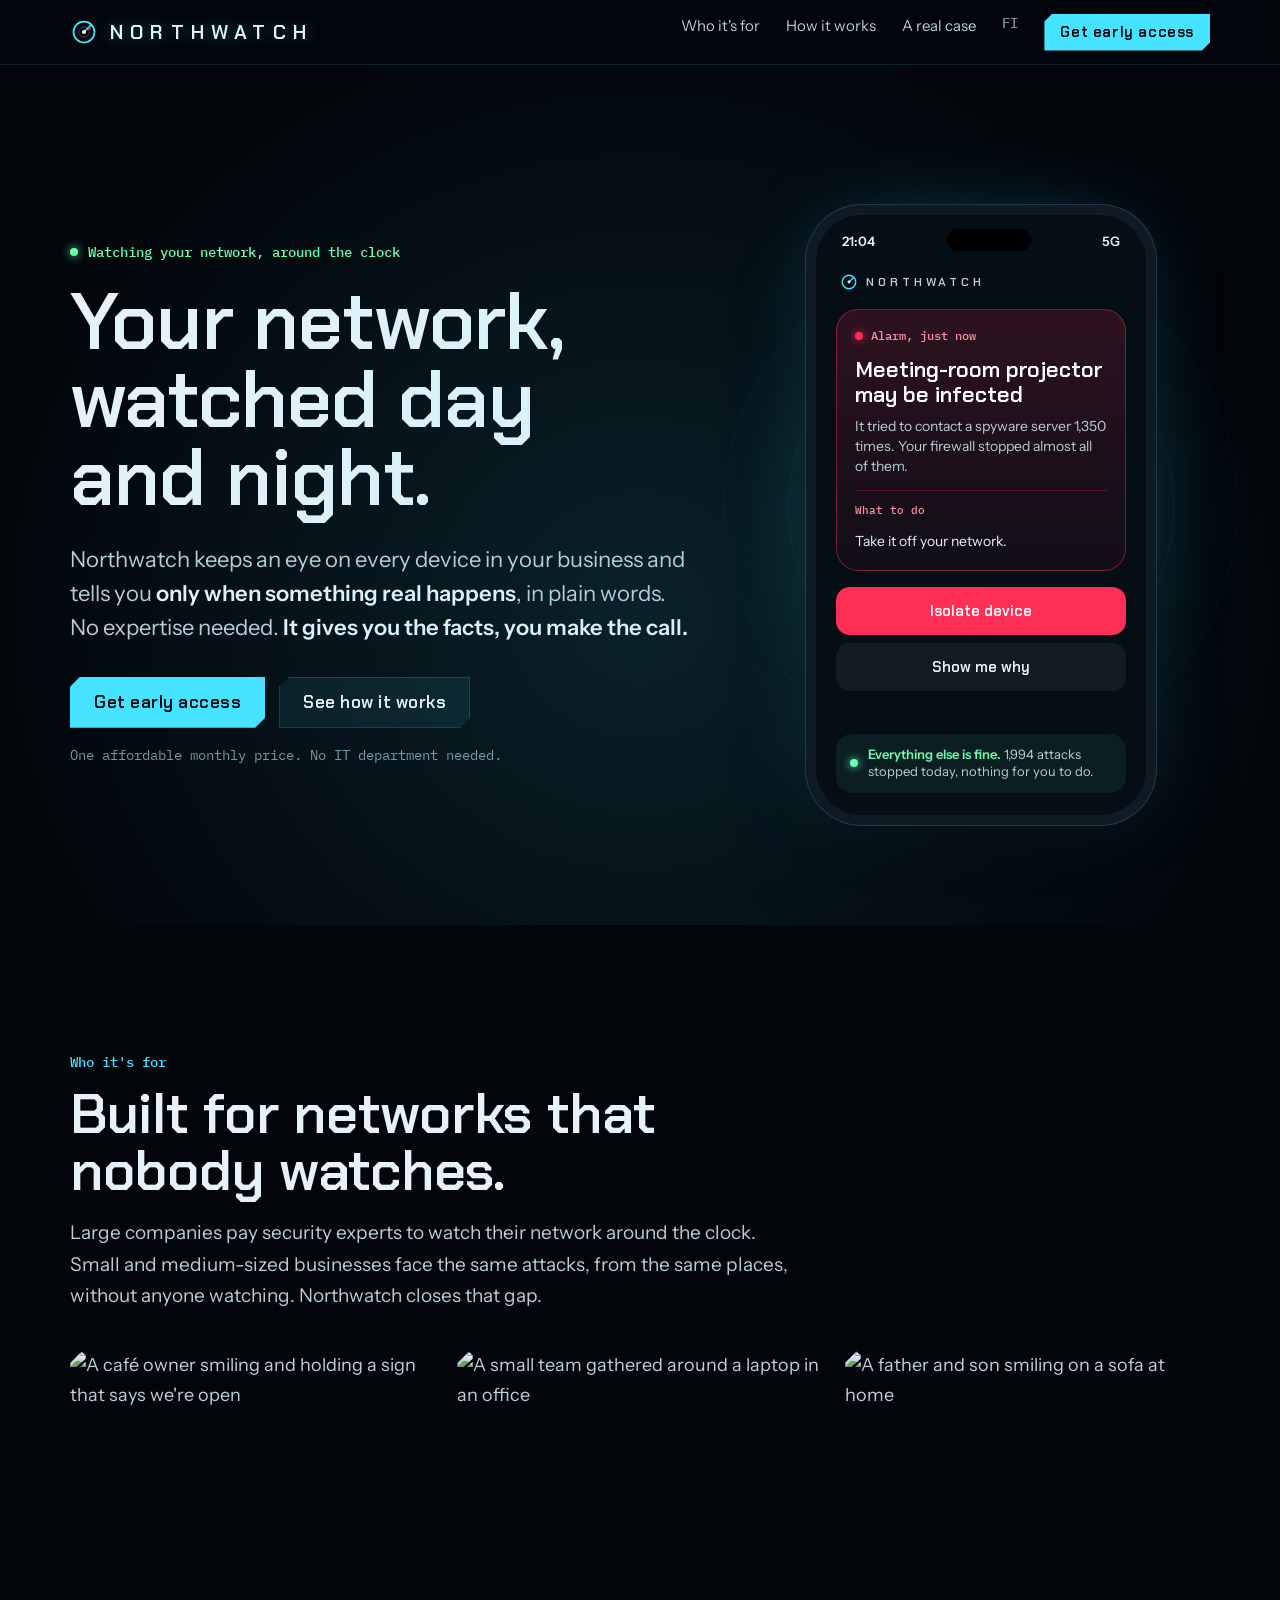
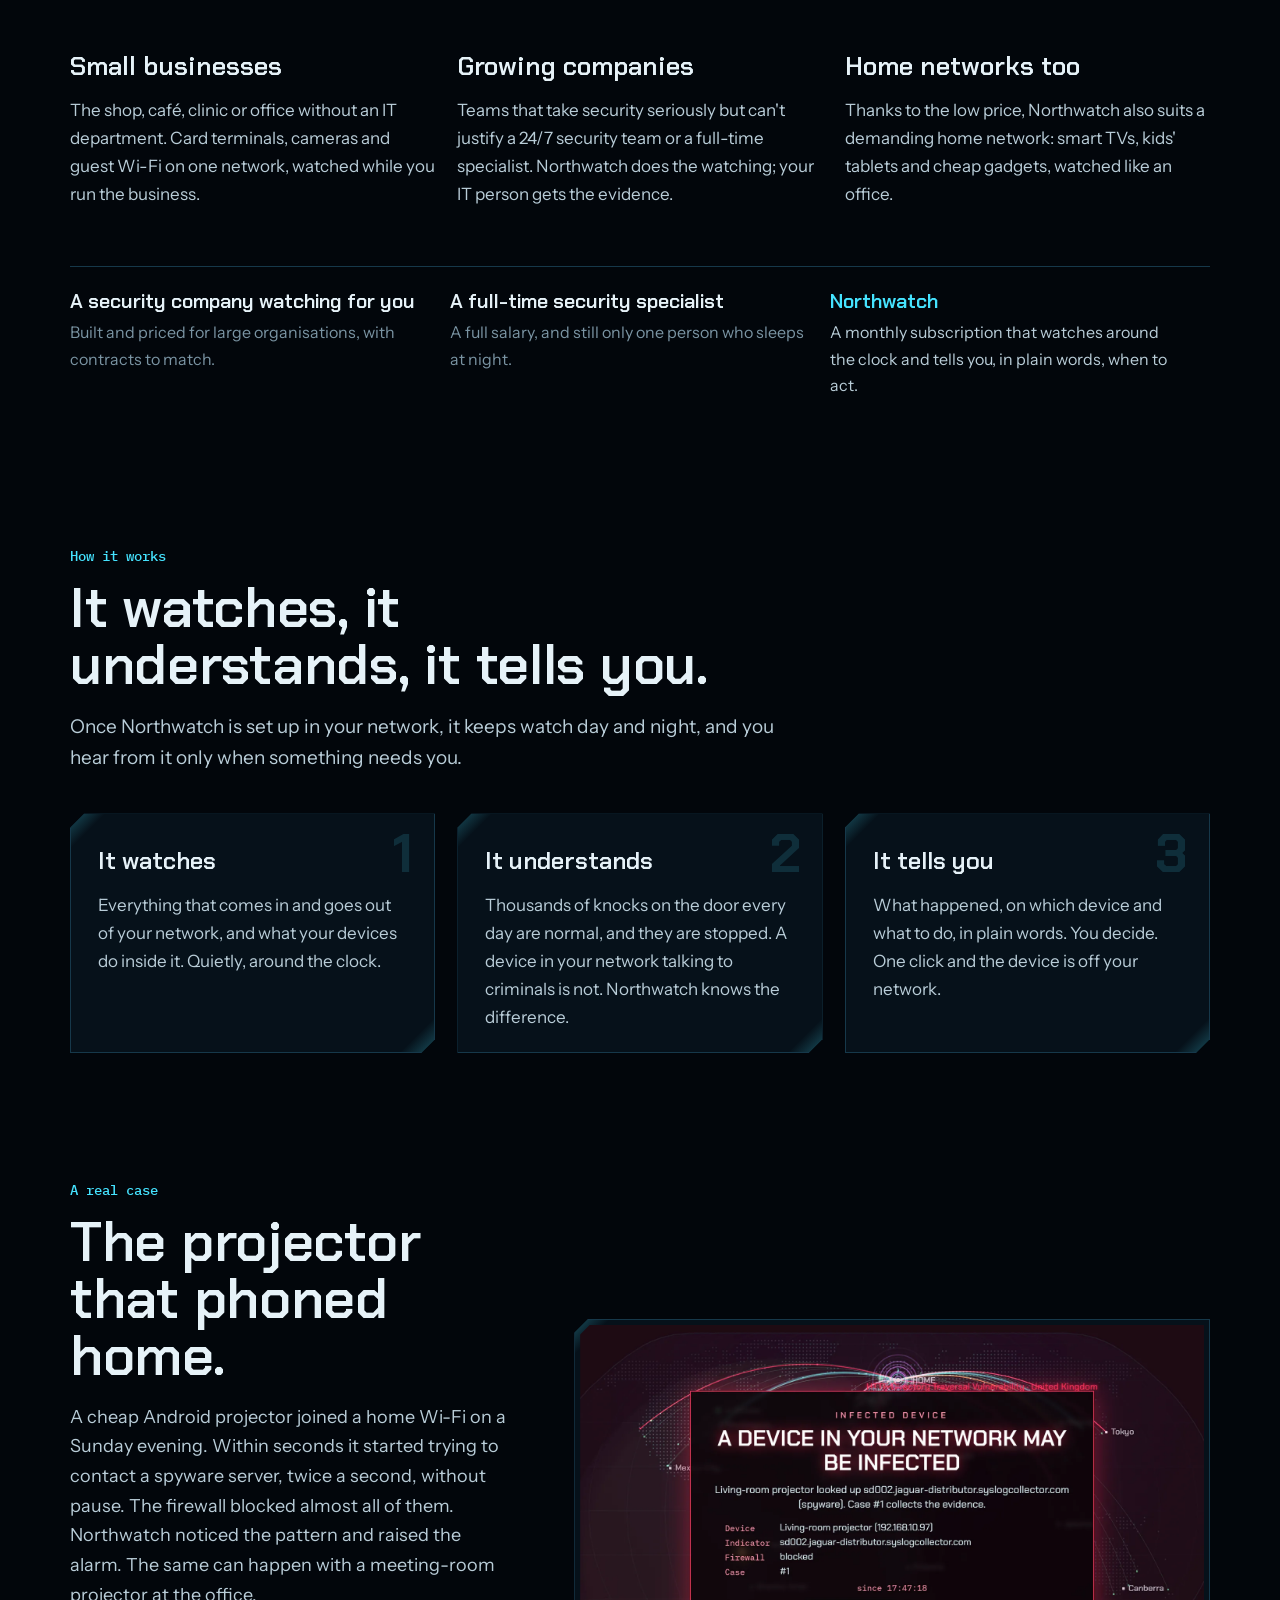
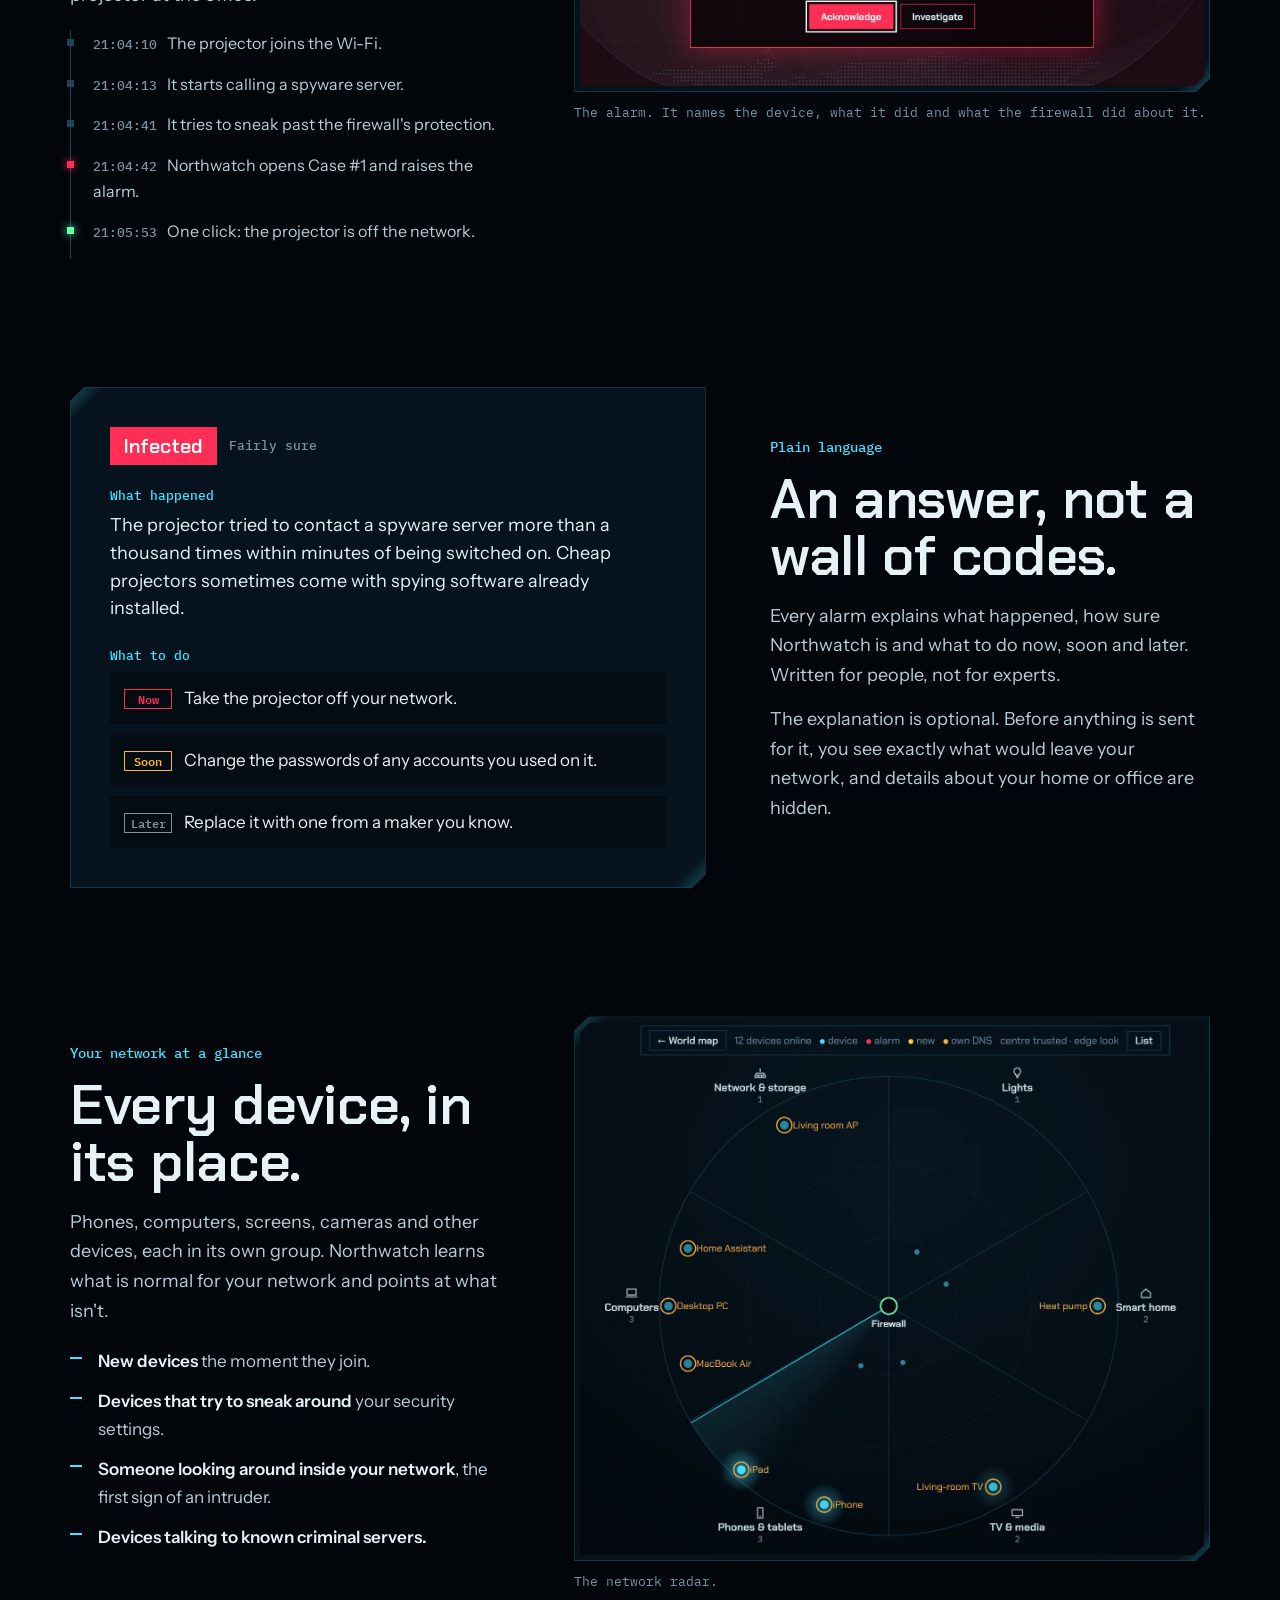
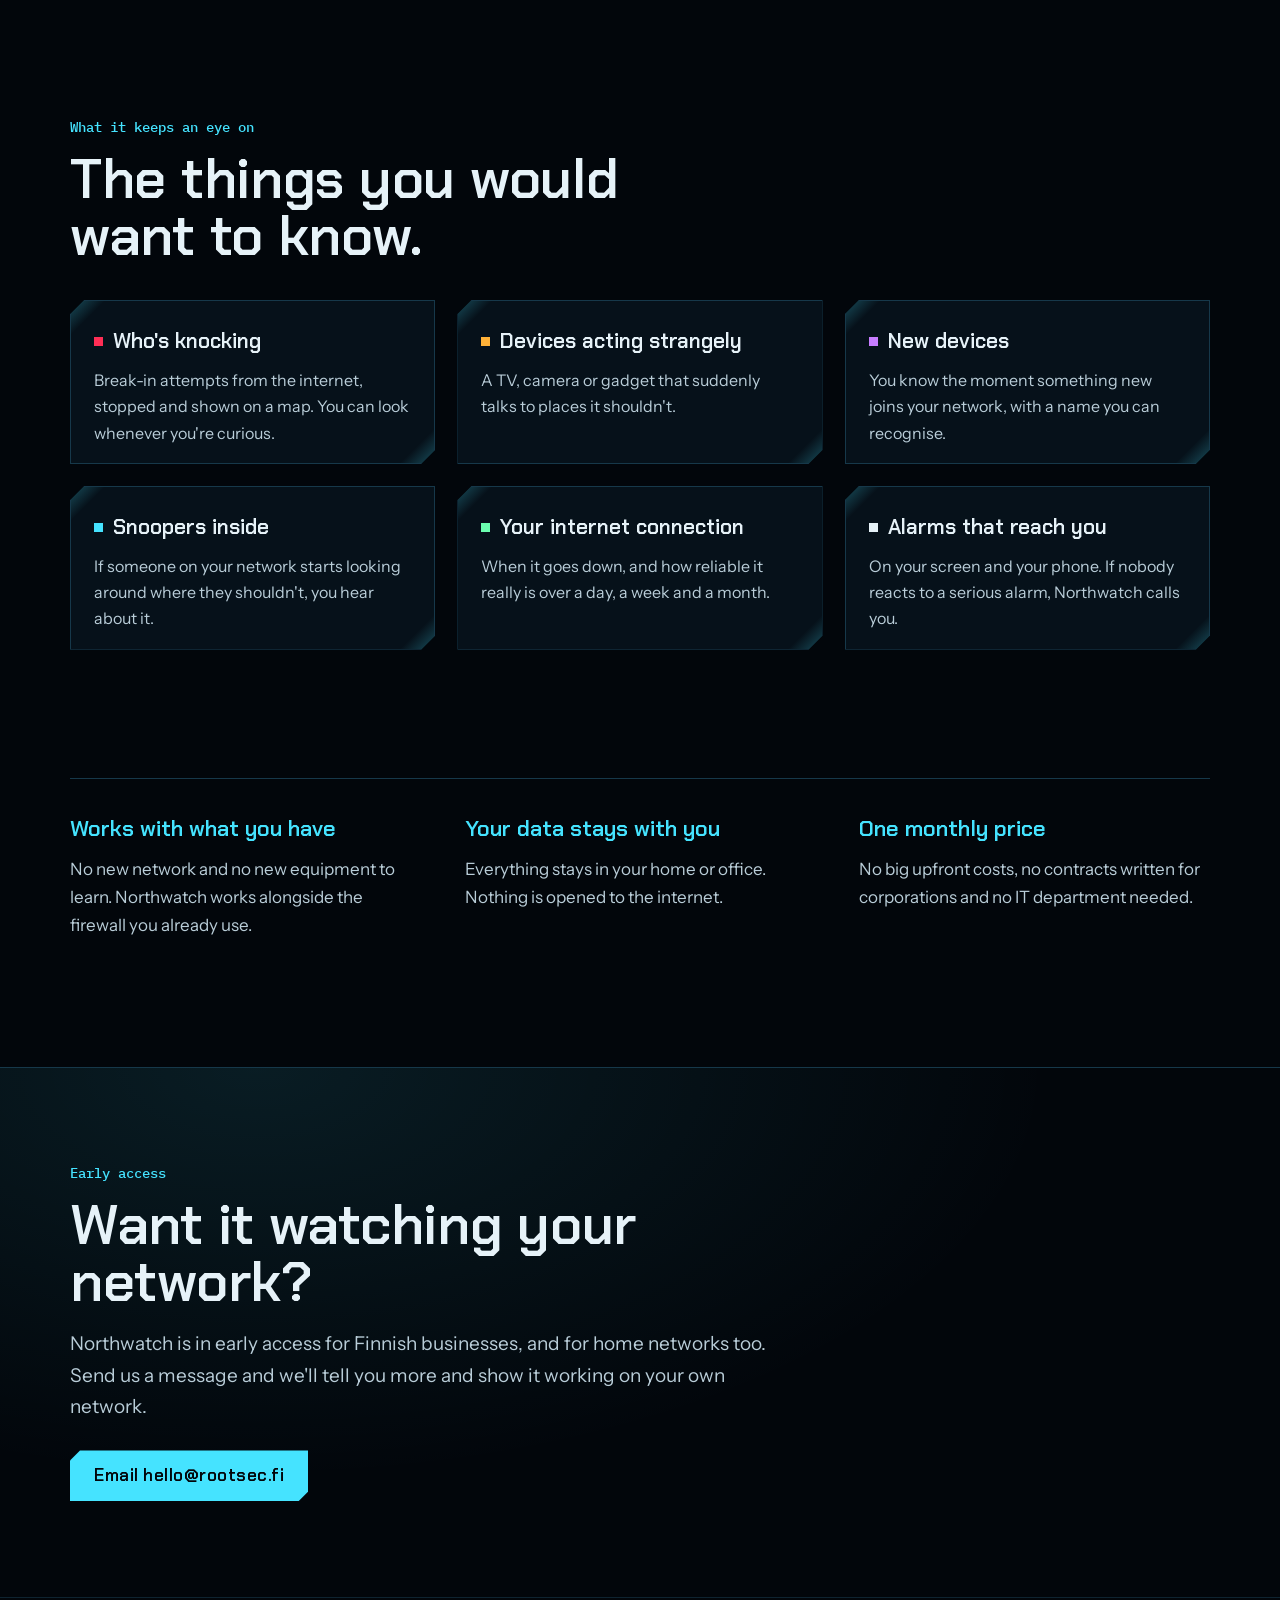
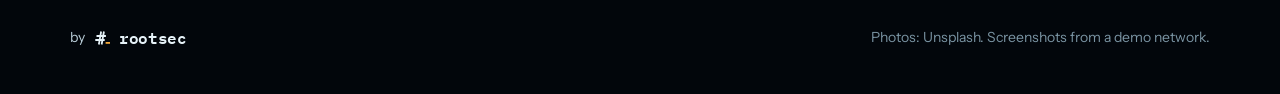
==== commit d4e0df5c: "Business-first copy, home networks as secondary (low price) Co-Authored-By: Claude Opus 5.5 <noreply" ====
--- a/en/index.html
+++ b/en/index.html
@@ -4,9 +4,9 @@
 <meta charset="utf-8">
 <meta name="viewport" content="width=device-width, initial-scale=1">
 <title>Northwatch</title>
-<meta name="description" content="Northwatch is a security operations centre for homes and small businesses: it watches your network around the clock, raises the alarm only when something real happens and explains it in plain language. Monthly subscription.">
+<meta name="description" content="Northwatch watches your business network around the clock, raises the alarm only when something real happens and explains it in plain language. Affordable enough for home networks too. Monthly subscription.">
 <meta property="og:title" content="Northwatch: a security operations centre for the rest of us">
-<meta property="og:description" content="Real alarms, plain language, one click to act. For homes and small businesses.">
+<meta property="og:description" content="Real alarms, plain language, one click to act. For businesses, and home networks too.">
 <meta property="og:image" content="../img/nw-map.webp">
 <link rel="alternate" hreflang="fi" href="https://northwatch.fi/">
 <link rel="alternate" hreflang="en" href="https://northwatch.fi/en/">
@@ -260,7 +260,7 @@
     <div>
       <p class="status"><i></i>Watching your network, around the clock</p>
       <h1>Your network, watched day and night.</h1>
-      <p class="lede">Northwatch keeps an eye on every device in your home or business and tells you <b>only when something real happens</b>, in plain words. No expertise needed. <b>It gives you the facts, you make the call.</b></p>
+      <p class="lede">Northwatch keeps an eye on every device in your business and tells you <b>only when something real happens</b>, in plain words. No expertise needed. <b>It gives you the facts, you make the call.</b></p>
       <div class="ctas">
         <a class="btn solid" href="#contact">Get early access</a>
         <a class="btn ghost" href="#how">See how it works</a>
@@ -273,7 +273,7 @@
         <div class="app"><svg viewBox="0 0 32 32" aria-hidden="true"><circle cx="16" cy="16" r="12" fill="none" stroke="#45e3ff" stroke-width="2.4"/><path d="M16 16 24.5 7.5" stroke="#45e3ff" stroke-width="2.4"/><circle cx="16" cy="16" r="2.6" fill="#e6f2f8"/></svg>NORTHWATCH</div>
         <div class="alert">
           <p class="h"><i></i>Alarm, just now</p>
-          <p class="t">Living-room projector may be infected</p>
+          <p class="t">Meeting-room projector may be infected</p>
           <p class="d">It tried to contact a spyware server 1,350 times. Your firewall stopped almost all of them.</p>
           <p class="todo"><b>What to do</b>Take it off your network.</p>
         </div>
@@ -288,13 +288,8 @@
   <div class="wrap">
     <p class="kicker">Who it's for</p>
     <h2>Built for networks that nobody watches.</h2>
-    <p class="intro">Large companies pay security experts to watch their network around the clock. Homes and small businesses face the same attacks, from the same places, without anyone watching. Northwatch closes that gap.</p>
+    <p class="intro">Large companies pay security experts to watch their network around the clock. Small and medium-sized businesses face the same attacks, from the same places, without anyone watching. Northwatch closes that gap.</p>
     <div class="who">
-      <article>
-        <div class="ph"><img loading="lazy" src="https://images.unsplash.com/photo-1758687125679-d000e186e09b?w=1000&q=75&auto=format&fit=crop" alt="A father and son smiling on a sofa at home"></div>
-        <h3>Homes</h3>
-        <p>Smart TVs, kids' tablets, game consoles and cheap gadgets from online marketplaces. You find out when one of them starts talking to places it shouldn't.</p>
-      </article>
       <article>
         <div class="ph"><img loading="lazy" src="https://images.unsplash.com/photo-1753351051161-21de8728ec17?w=1000&q=75&auto=format&fit=crop" alt="A café owner smiling and holding a sign that says we're open"></div>
         <h3>Small businesses</h3>
@@ -305,6 +300,11 @@
         <h3>Growing companies</h3>
         <p>Teams that take security seriously but can't justify a 24/7 security team or a full-time specialist. Northwatch does the watching; your IT person gets the evidence.</p>
       </article>
+      <article>
+        <div class="ph"><img loading="lazy" src="https://images.unsplash.com/photo-1758687125679-d000e186e09b?w=1000&q=75&auto=format&fit=crop" alt="A father and son smiling on a sofa at home"></div>
+        <h3>Home networks too</h3>
+        <p>Thanks to the low price, Northwatch also suits a demanding home network: smart TVs, kids' tablets and cheap gadgets, watched like an office.</p>
+      </article>
     </div>
     <div class="compare">
       <div><b>A security company watching for you</b><p>Built and priced for large organisations, with contracts to match.</p></div>
@@ -321,7 +321,7 @@
     <p class="intro">Once Northwatch is set up in your network, it keeps watch day and night, and you hear from it only when something needs you.</p>
     <ol class="steps">
       <li class="panel"><h3>It watches</h3><p>Everything that comes in and goes out of your network, and what your devices do inside it. Quietly, around the clock.</p></li>
-      <li class="panel"><h3>It understands</h3><p>Thousands of knocks on the door every day are normal, and they are stopped. A device in your home talking to criminals is not. Northwatch knows the difference.</p></li>
+      <li class="panel"><h3>It understands</h3><p>Thousands of knocks on the door every day are normal, and they are stopped. A device in your network talking to criminals is not. Northwatch knows the difference.</p></li>
       <li class="panel"><h3>It tells you</h3><p>What happened, on which device and what to do, in plain words. You decide. One click and the device is off your network.</p></li>
     </ol>
   </div>
@@ -333,7 +333,7 @@
       <div class="txt">
         <p class="kicker">A real case</p>
         <h2>The projector that phoned home.</h2>
-        <p>A cheap Android projector joined a home Wi-Fi on a Sunday evening. Within seconds it started trying to contact a spyware server, twice a second, without pause. The firewall blocked almost all of them. Northwatch noticed the pattern and raised the alarm.</p>
+        <p>A cheap Android projector joined a home Wi-Fi on a Sunday evening. Within seconds it started trying to contact a spyware server, twice a second, without pause. The firewall blocked almost all of them. Northwatch noticed the pattern and raised the alarm. The same can happen with a meeting-room projector at the office.</p>
         <ol class="tl">
           <li><time>21:04:10</time>The projector joins the Wi-Fi.</li>
           <li><time>21:04:13</time>It starts calling a spyware server.</li>
@@ -377,7 +377,7 @@
       <div class="txt">
         <p class="kicker">Your network at a glance</p>
         <h2>Every device, in its place.</h2>
-        <p>Phones, computers, TVs and smart home gear, each in its own group. Northwatch learns what is normal for your network and points at what isn't.</p>
+        <p>Phones, computers, screens, cameras and other devices, each in its own group. Northwatch learns what is normal for your network and points at what isn't.</p>
         <ul class="ticks">
           <li><b>New devices</b> the moment they join.</li>
           <li><b>Devices that try to sneak around</b> your security settings.</li>
@@ -385,7 +385,7 @@
           <li><b>Devices talking to known criminal servers.</b></li>
         </ul>
       </div>
-      <figure class="shot"><div class="panel"><img loading="lazy" src="../img/nw-radar.webp" width="1400" height="1195" alt="Northwatch home network radar with the firewall in the centre and devices grouped into computers, phones and tablets, TV and media, smart home and network equipment"></div><figcaption>The home network radar.</figcaption></figure>
+      <figure class="shot"><div class="panel"><img loading="lazy" src="../img/nw-radar.webp" width="1400" height="1195" alt="Northwatch network radar with the firewall in the centre and devices grouped into computers, phones and tablets, TV and media, smart home and network equipment"></div><figcaption>The network radar.</figcaption></figure>
     </div>
   </div>
 </section>
@@ -400,7 +400,7 @@
       <div class="panel"><h3><i style="background:#c77dff"></i>New devices</h3><p>You know the moment something new joins your network, with a name you can recognise.</p></div>
       <div class="panel"><h3><i style="background:var(--ion)"></i>Snoopers inside</h3><p>If someone on your network starts looking around where they shouldn't, you hear about it.</p></div>
       <div class="panel"><h3><i style="background:var(--phos)"></i>Your internet connection</h3><p>When it goes down, and how reliable it really is over a day, a week and a month.</p></div>
-      <div class="panel"><h3><i style="background:var(--snow)"></i>Alarms that reach you</h3><p>On your screen, your phone and your smart home. If nobody reacts to a serious alarm, Northwatch calls you.</p></div>
+      <div class="panel"><h3><i style="background:var(--snow)"></i>Alarms that reach you</h3><p>On your screen and your phone. If nobody reacts to a serious alarm, Northwatch calls you.</p></div>
     </div>
   </div>
 </section>
@@ -420,7 +420,7 @@
   <div class="wrap">
     <p class="kicker">Early access</p>
     <h2>Want it watching your network?</h2>
-    <p class="intro">Northwatch is in early access for homes and small businesses in Finland. Send us a message and we'll tell you more and show it working on your own network.</p>
+    <p class="intro">Northwatch is in early access for Finnish businesses, and for home networks too. Send us a message and we'll tell you more and show it working on your own network.</p>
     <div class="ctas">
       <a class="btn solid" href="mailto:hello@rootsec.fi?subject=Northwatch%20early%20access">Email hello@rootsec.fi</a>
     </div>
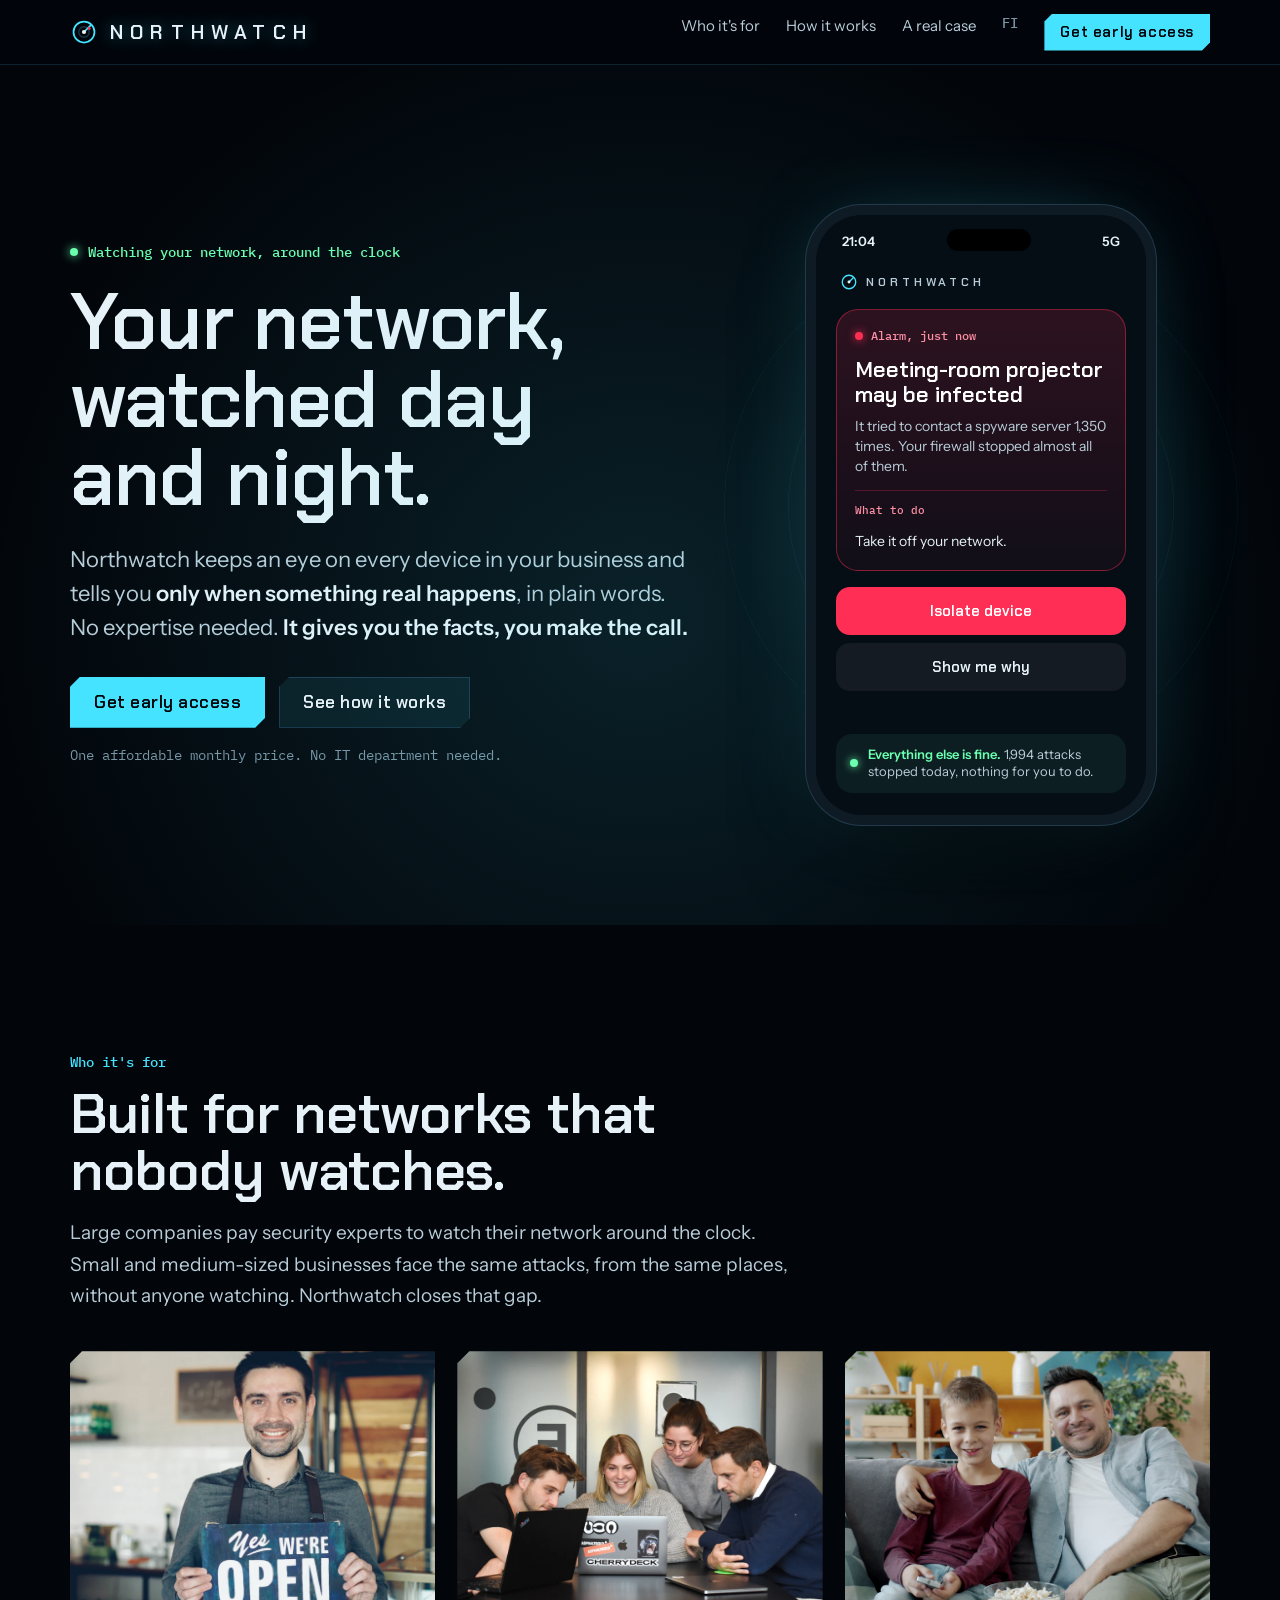
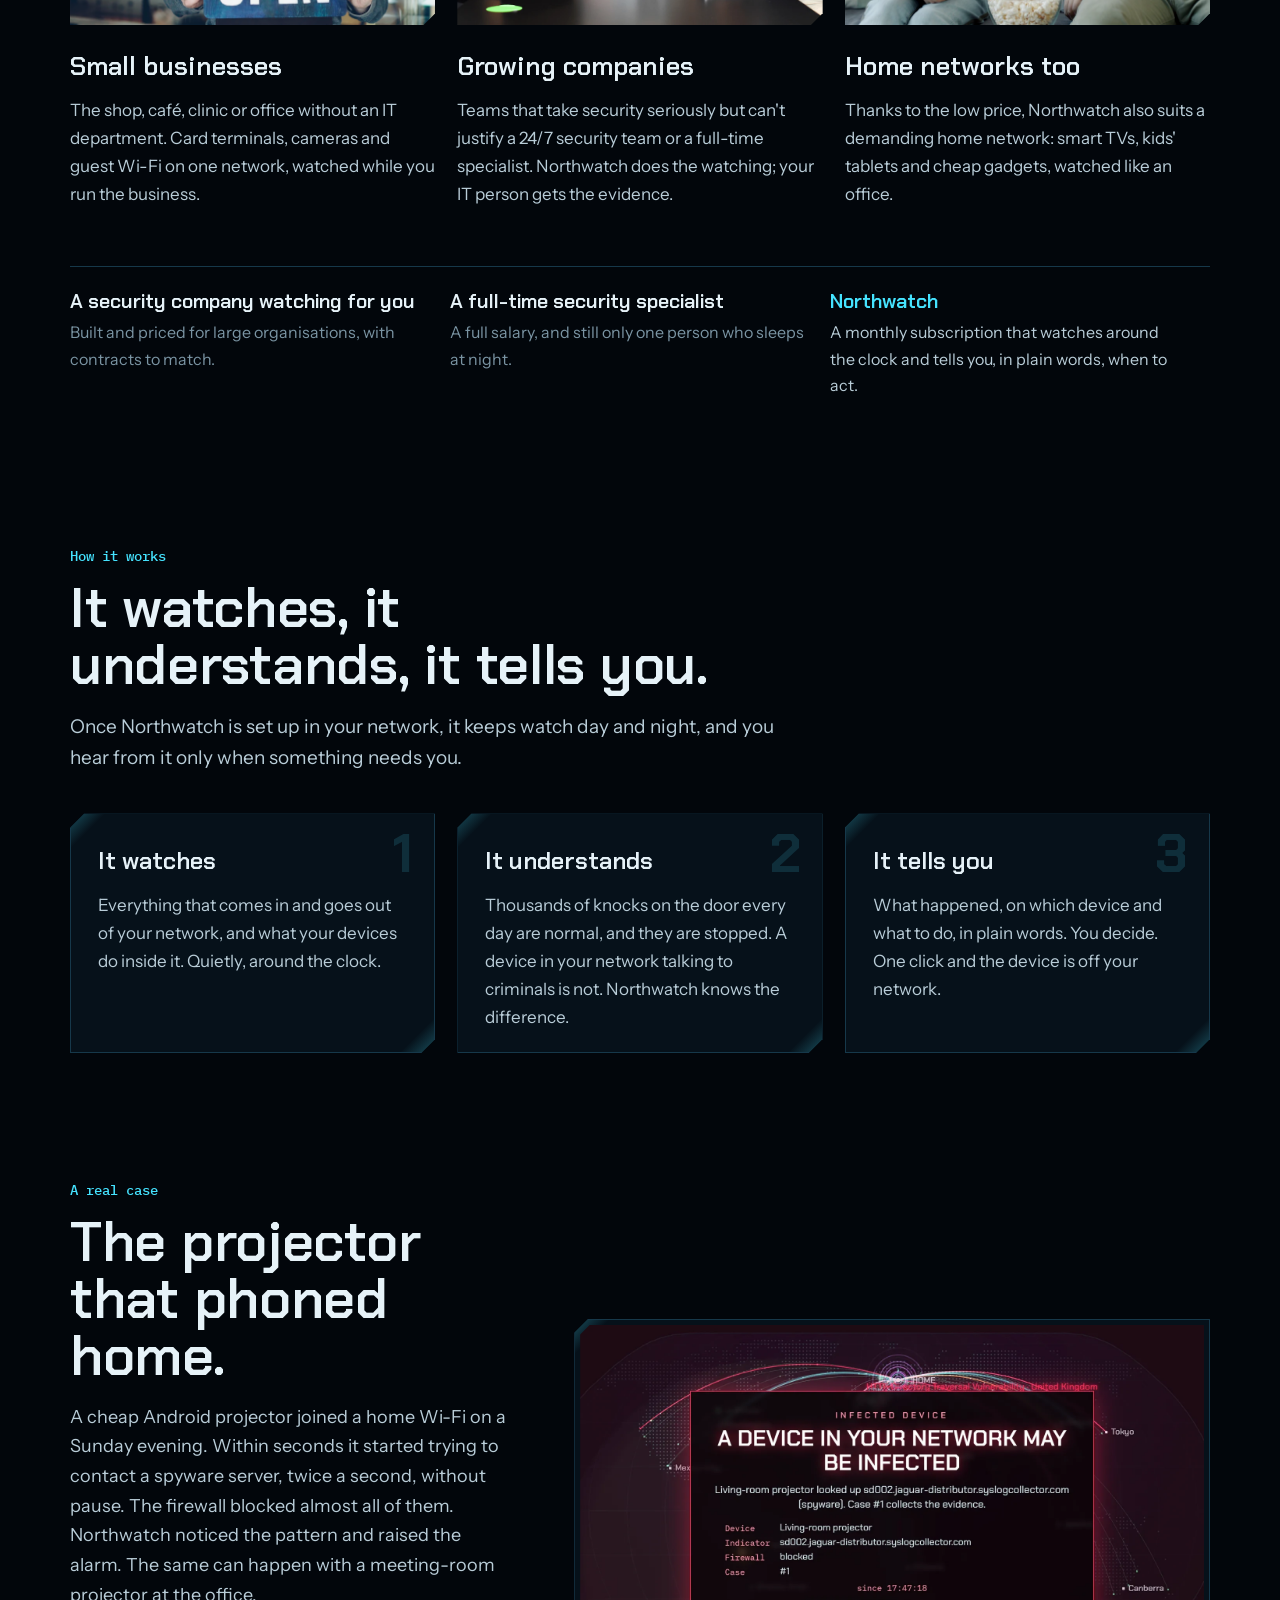
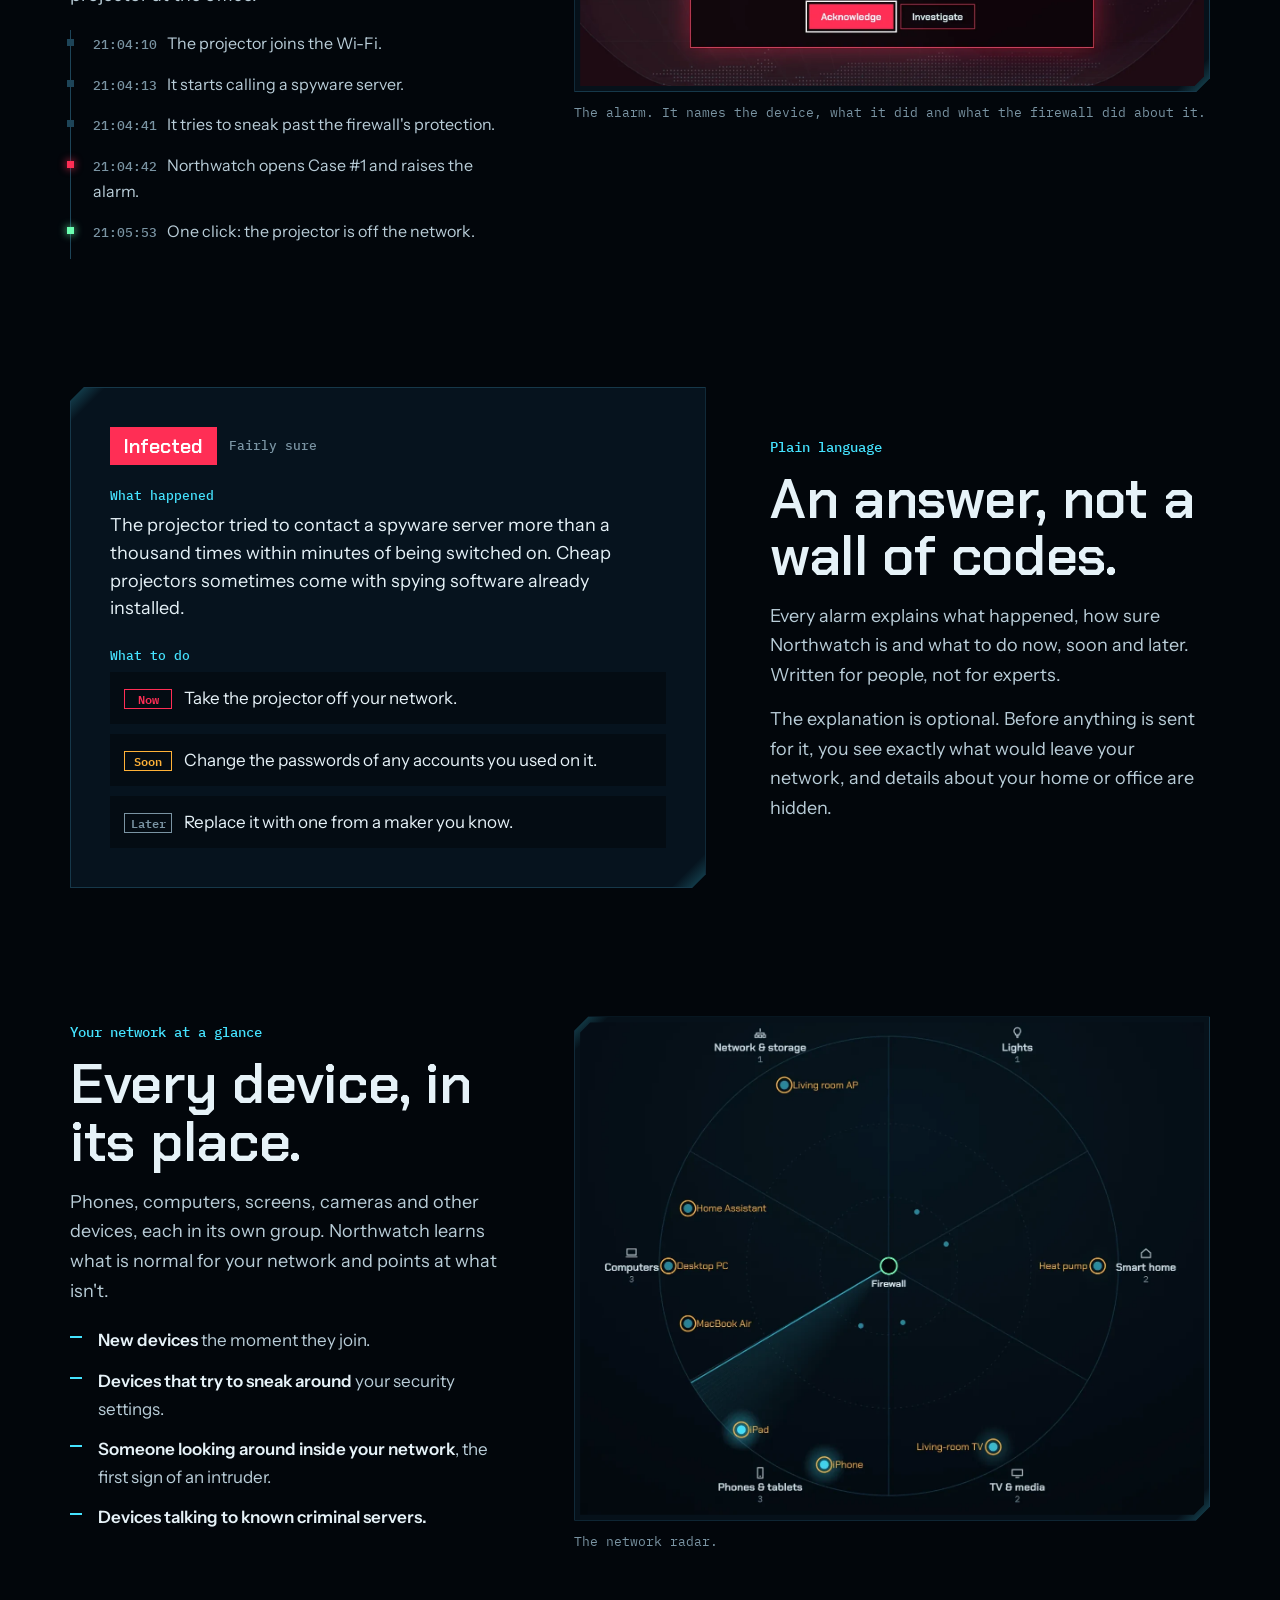
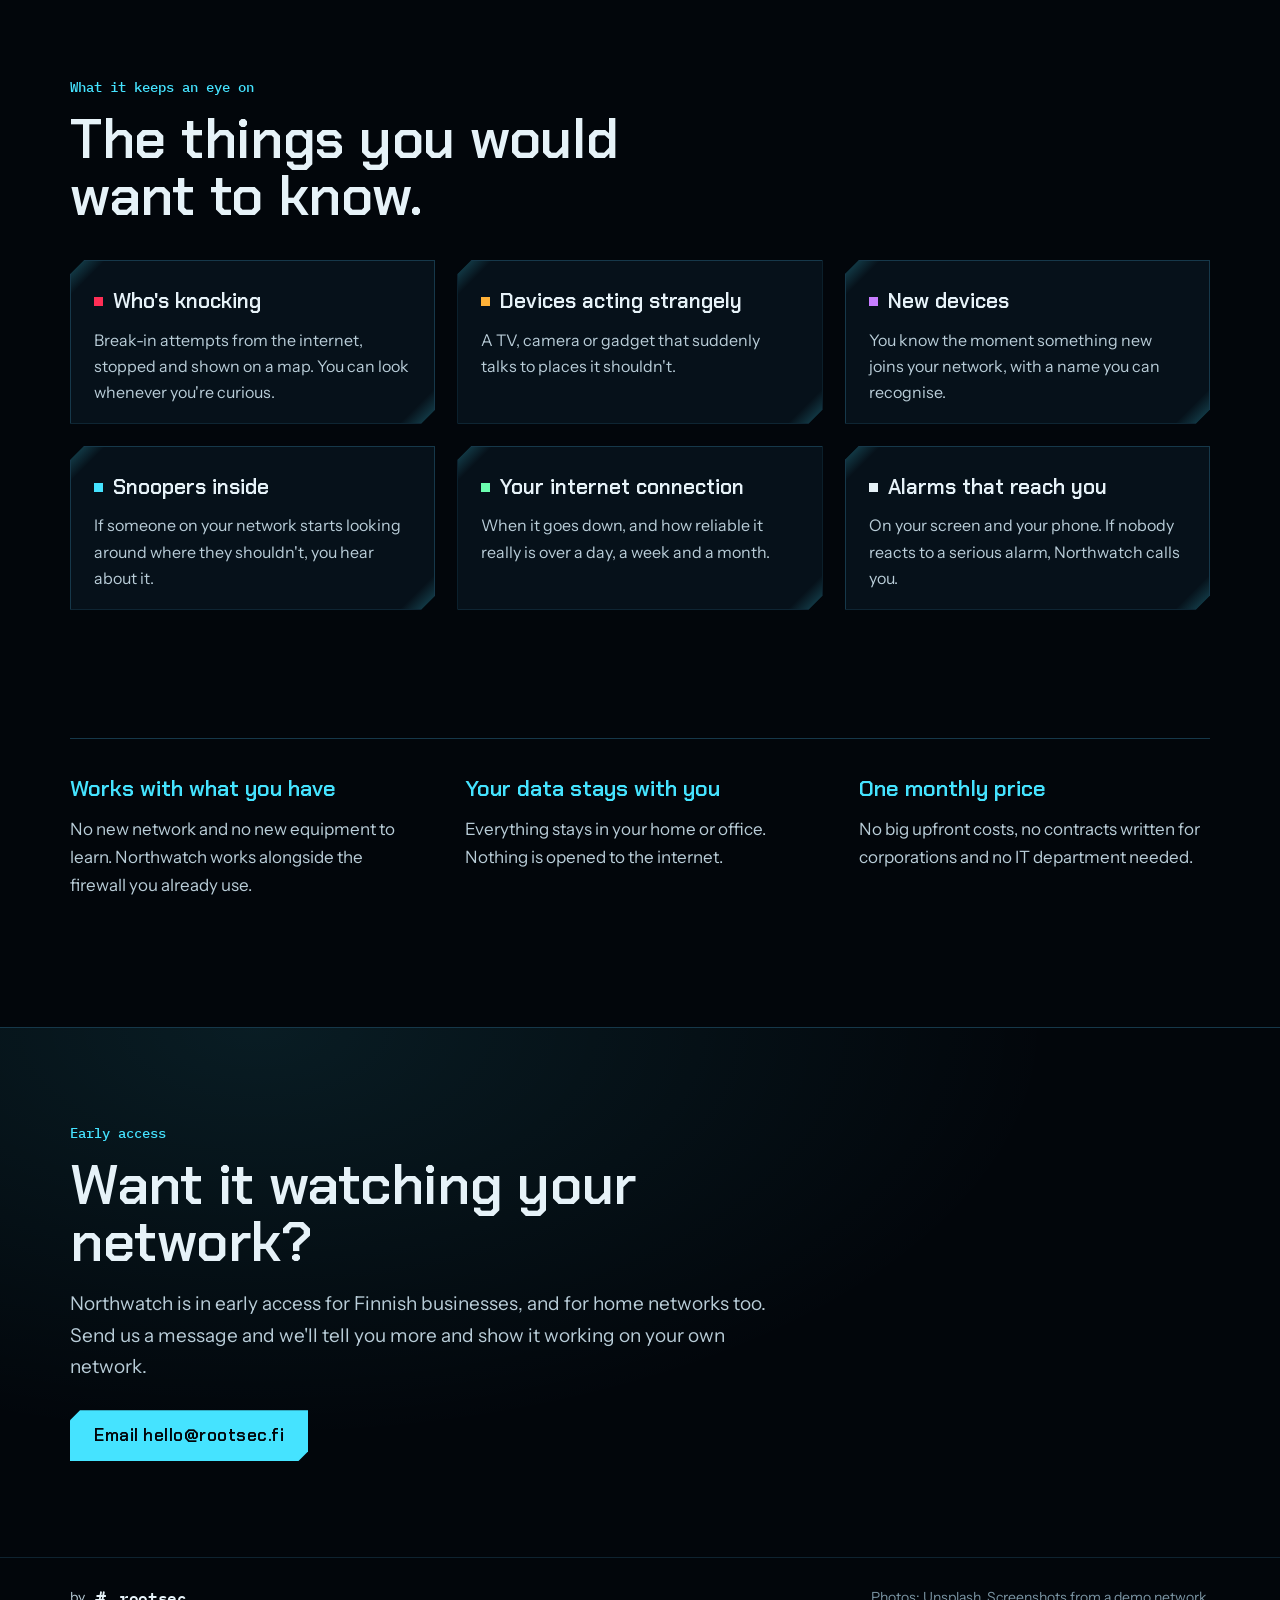
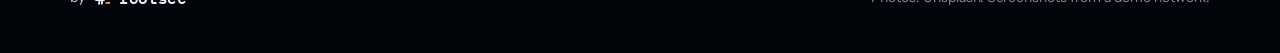
==== commit d09e2938: "Harden sites: self-hosted fonts and images (no Google/Unsplash requests), CSP + referrer meta, secur" ====
--- a/en/index.html
+++ b/en/index.html
@@ -3,17 +3,19 @@
 <head>
 <meta charset="utf-8">
 <meta name="viewport" content="width=device-width, initial-scale=1">
+<meta http-equiv="Content-Security-Policy" content="default-src 'none'; style-src 'self' 'unsafe-inline'; font-src 'self'; img-src 'self' data:; base-uri 'none'; form-action 'none'; upgrade-insecure-requests">
+<meta name="referrer" content="strict-origin-when-cross-origin">
 <title>Northwatch</title>
 <meta name="description" content="Northwatch watches your business network around the clock, raises the alarm only when something real happens and explains it in plain language. Affordable enough for home networks too. Monthly subscription.">
-<meta property="og:title" content="Northwatch: a security operations centre for the rest of us">
+<meta property="og:title" content="Northwatch: your network, watched day and night">
 <meta property="og:description" content="Real alarms, plain language, one click to act. For businesses, and home networks too.">
-<meta property="og:image" content="../img/nw-map.webp">
+<meta property="og:image" content="https://northwatch.fi/img/og.png">
+<meta property="og:type" content="website">
+<meta name="twitter:card" content="summary_large_image">
 <link rel="alternate" hreflang="fi" href="https://northwatch.fi/">
 <link rel="alternate" hreflang="en" href="https://northwatch.fi/en/">
 <link rel="icon" href="data:image/svg+xml,%3Csvg xmlns='http://www.w3.org/2000/svg' viewBox='0 0 32 32'%3E%3Crect width='32' height='32' fill='%2302060b'/%3E%3Ccircle cx='16' cy='16' r='10' fill='none' stroke='%2345e3ff' stroke-width='2.4'/%3E%3Cpath d='M16 16 23 9' stroke='%2345e3ff' stroke-width='2.4'/%3E%3Ccircle cx='16' cy='16' r='2.6' fill='%23d6ecf5'/%3E%3C/svg%3E">
-<link rel="preconnect" href="https://fonts.googleapis.com">
-<link rel="preconnect" href="https://fonts.gstatic.com" crossorigin>
-<link href="https://fonts.googleapis.com/css2?family=Chakra+Petch:wght@500;600;700&family=IBM+Plex+Mono:wght@400;500;600&family=Instrument+Sans:wght@400;500;600&display=swap" rel="stylesheet">
+<link rel="stylesheet" href="../fonts/fonts.css">
 <style>
 /* Northwatch: the product's own situation-room look. Abyss + ion cyan; alarm colours only where an alarm is shown. */
 :root{
@@ -291,17 +293,17 @@
     <p class="intro">Large companies pay security experts to watch their network around the clock. Small and medium-sized businesses face the same attacks, from the same places, without anyone watching. Northwatch closes that gap.</p>
     <div class="who">
       <article>
-        <div class="ph"><img loading="lazy" src="https://images.unsplash.com/photo-1753351051161-21de8728ec17?w=1000&q=75&auto=format&fit=crop" alt="A café owner smiling and holding a sign that says we're open"></div>
+        <div class="ph"><img loading="lazy" src="../img/who-1.webp" alt="A café owner smiling and holding a sign that says we're open"></div>
         <h3>Small businesses</h3>
         <p>The shop, café, clinic or office without an IT department. Card terminals, cameras and guest Wi-Fi on one network, watched while you run the business.</p>
       </article>
       <article>
-        <div class="ph"><img loading="lazy" src="https://images.unsplash.com/photo-1603201667230-bd139210db18?w=1000&q=75&auto=format&fit=crop" alt="A small team gathered around a laptop in an office"></div>
+        <div class="ph"><img loading="lazy" src="../img/who-2.webp" alt="A small team gathered around a laptop in an office"></div>
         <h3>Growing companies</h3>
         <p>Teams that take security seriously but can't justify a 24/7 security team or a full-time specialist. Northwatch does the watching; your IT person gets the evidence.</p>
       </article>
       <article>
-        <div class="ph"><img loading="lazy" src="https://images.unsplash.com/photo-1758687125679-d000e186e09b?w=1000&q=75&auto=format&fit=crop" alt="A father and son smiling on a sofa at home"></div>
+        <div class="ph"><img loading="lazy" src="../img/who-3.webp" alt="A father and son smiling on a sofa at home"></div>
         <h3>Home networks too</h3>
         <p>Thanks to the low price, Northwatch also suits a demanding home network: smart TVs, kids' tablets and cheap gadgets, watched like an office.</p>
       </article>
@@ -385,7 +387,7 @@
           <li><b>Devices talking to known criminal servers.</b></li>
         </ul>
       </div>
-      <figure class="shot"><div class="panel"><img loading="lazy" src="../img/nw-radar.webp" width="1400" height="1195" alt="Northwatch network radar with the firewall in the centre and devices grouped into computers, phones and tablets, TV and media, smart home and network equipment"></div><figcaption>The network radar.</figcaption></figure>
+      <figure class="shot"><div class="panel"><img loading="lazy" src="../img/nw-radar.webp" width="1400" height="1105" alt="Northwatch network radar with the firewall in the centre and devices grouped into computers, phones and tablets, TV and media, smart home and network equipment"></div><figcaption>The network radar.</figcaption></figure>
     </div>
   </div>
 </section>
--- a/fonts/fonts.css
+++ b/fonts/fonts.css
@@ -0,0 +1,168 @@
+/* latin-ext */
+@font-face {
+  font-family: 'Chakra Petch';
+  font-style: normal;
+  font-weight: 500;
+  font-display: swap;
+  src: url(ChakraPetch-500-latin-ext.woff2) format('woff2');
+  unicode-range: U+0100-02BA, U+02BD-02C5, U+02C7-02CC, U+02CE-02D7, U+02DD-02FF, U+0304, U+0308, U+0329, U+1D00-1DBF, U+1E00-1E9F, U+1EF2-1EFF, U+2020, U+20A0-20AB, U+20AD-20C4, U+2113, U+2C60-2C7F, U+A720-A7FF;
+}
+/* latin */
+@font-face {
+  font-family: 'Chakra Petch';
+  font-style: normal;
+  font-weight: 500;
+  font-display: swap;
+  src: url(ChakraPetch-500-latin.woff2) format('woff2');
+  unicode-range: U+0000-00FF, U+0131, U+0152-0153, U+02BB-02BC, U+02C6, U+02DA, U+02DC, U+0304, U+0308, U+0329, U+2000-206F, U+20AC, U+2122, U+2191, U+2193, U+2212, U+2215, U+FEFF, U+FFFD;
+}
+/* latin-ext */
+@font-face {
+  font-family: 'Chakra Petch';
+  font-style: normal;
+  font-weight: 600;
+  font-display: swap;
+  src: url(ChakraPetch-600-latin-ext.woff2) format('woff2');
+  unicode-range: U+0100-02BA, U+02BD-02C5, U+02C7-02CC, U+02CE-02D7, U+02DD-02FF, U+0304, U+0308, U+0329, U+1D00-1DBF, U+1E00-1E9F, U+1EF2-1EFF, U+2020, U+20A0-20AB, U+20AD-20C4, U+2113, U+2C60-2C7F, U+A720-A7FF;
+}
+/* latin */
+@font-face {
+  font-family: 'Chakra Petch';
+  font-style: normal;
+  font-weight: 600;
+  font-display: swap;
+  src: url(ChakraPetch-600-latin.woff2) format('woff2');
+  unicode-range: U+0000-00FF, U+0131, U+0152-0153, U+02BB-02BC, U+02C6, U+02DA, U+02DC, U+0304, U+0308, U+0329, U+2000-206F, U+20AC, U+2122, U+2191, U+2193, U+2212, U+2215, U+FEFF, U+FFFD;
+}
+/* latin-ext */
+@font-face {
+  font-family: 'Chakra Petch';
+  font-style: normal;
+  font-weight: 700;
+  font-display: swap;
+  src: url(ChakraPetch-700-latin-ext.woff2) format('woff2');
+  unicode-range: U+0100-02BA, U+02BD-02C5, U+02C7-02CC, U+02CE-02D7, U+02DD-02FF, U+0304, U+0308, U+0329, U+1D00-1DBF, U+1E00-1E9F, U+1EF2-1EFF, U+2020, U+20A0-20AB, U+20AD-20C4, U+2113, U+2C60-2C7F, U+A720-A7FF;
+}
+/* latin */
+@font-face {
+  font-family: 'Chakra Petch';
+  font-style: normal;
+  font-weight: 700;
+  font-display: swap;
+  src: url(ChakraPetch-700-latin.woff2) format('woff2');
+  unicode-range: U+0000-00FF, U+0131, U+0152-0153, U+02BB-02BC, U+02C6, U+02DA, U+02DC, U+0304, U+0308, U+0329, U+2000-206F, U+20AC, U+2122, U+2191, U+2193, U+2212, U+2215, U+FEFF, U+FFFD;
+}
+/* latin-ext */
+@font-face {
+  font-family: 'IBM Plex Mono';
+  font-style: normal;
+  font-weight: 400;
+  font-display: swap;
+  src: url(IBMPlexMono-400-latin-ext.woff2) format('woff2');
+  unicode-range: U+0100-02BA, U+02BD-02C5, U+02C7-02CC, U+02CE-02D7, U+02DD-02FF, U+0304, U+0308, U+0329, U+1D00-1DBF, U+1E00-1E9F, U+1EF2-1EFF, U+2020, U+20A0-20AB, U+20AD-20C4, U+2113, U+2C60-2C7F, U+A720-A7FF;
+}
+/* latin */
+@font-face {
+  font-family: 'IBM Plex Mono';
+  font-style: normal;
+  font-weight: 400;
+  font-display: swap;
+  src: url(IBMPlexMono-400-latin.woff2) format('woff2');
+  unicode-range: U+0000-00FF, U+0131, U+0152-0153, U+02BB-02BC, U+02C6, U+02DA, U+02DC, U+0304, U+0308, U+0329, U+2000-206F, U+20AC, U+2122, U+2191, U+2193, U+2212, U+2215, U+FEFF, U+FFFD;
+}
+/* latin-ext */
+@font-face {
+  font-family: 'IBM Plex Mono';
+  font-style: normal;
+  font-weight: 500;
+  font-display: swap;
+  src: url(IBMPlexMono-500-latin-ext.woff2) format('woff2');
+  unicode-range: U+0100-02BA, U+02BD-02C5, U+02C7-02CC, U+02CE-02D7, U+02DD-02FF, U+0304, U+0308, U+0329, U+1D00-1DBF, U+1E00-1E9F, U+1EF2-1EFF, U+2020, U+20A0-20AB, U+20AD-20C4, U+2113, U+2C60-2C7F, U+A720-A7FF;
+}
+/* latin */
+@font-face {
+  font-family: 'IBM Plex Mono';
+  font-style: normal;
+  font-weight: 500;
+  font-display: swap;
+  src: url(IBMPlexMono-500-latin.woff2) format('woff2');
+  unicode-range: U+0000-00FF, U+0131, U+0152-0153, U+02BB-02BC, U+02C6, U+02DA, U+02DC, U+0304, U+0308, U+0329, U+2000-206F, U+20AC, U+2122, U+2191, U+2193, U+2212, U+2215, U+FEFF, U+FFFD;
+}
+/* latin-ext */
+@font-face {
+  font-family: 'IBM Plex Mono';
+  font-style: normal;
+  font-weight: 600;
+  font-display: swap;
+  src: url(IBMPlexMono-600-latin-ext.woff2) format('woff2');
+  unicode-range: U+0100-02BA, U+02BD-02C5, U+02C7-02CC, U+02CE-02D7, U+02DD-02FF, U+0304, U+0308, U+0329, U+1D00-1DBF, U+1E00-1E9F, U+1EF2-1EFF, U+2020, U+20A0-20AB, U+20AD-20C4, U+2113, U+2C60-2C7F, U+A720-A7FF;
+}
+/* latin */
+@font-face {
+  font-family: 'IBM Plex Mono';
+  font-style: normal;
+  font-weight: 600;
+  font-display: swap;
+  src: url(IBMPlexMono-600-latin.woff2) format('woff2');
+  unicode-range: U+0000-00FF, U+0131, U+0152-0153, U+02BB-02BC, U+02C6, U+02DA, U+02DC, U+0304, U+0308, U+0329, U+2000-206F, U+20AC, U+2122, U+2191, U+2193, U+2212, U+2215, U+FEFF, U+FFFD;
+}
+/* latin-ext */
+@font-face {
+  font-family: 'Instrument Sans';
+  font-style: normal;
+  font-weight: 400;
+  font-stretch: 100%;
+  font-display: swap;
+  src: url(InstrumentSans-400-latin-ext.woff2) format('woff2');
+  unicode-range: U+0100-02BA, U+02BD-02C5, U+02C7-02CC, U+02CE-02D7, U+02DD-02FF, U+0304, U+0308, U+0329, U+1D00-1DBF, U+1E00-1E9F, U+1EF2-1EFF, U+2020, U+20A0-20AB, U+20AD-20C4, U+2113, U+2C60-2C7F, U+A720-A7FF;
+}
+/* latin */
+@font-face {
+  font-family: 'Instrument Sans';
+  font-style: normal;
+  font-weight: 400;
+  font-stretch: 100%;
+  font-display: swap;
+  src: url(InstrumentSans-400-latin.woff2) format('woff2');
+  unicode-range: U+0000-00FF, U+0131, U+0152-0153, U+02BB-02BC, U+02C6, U+02DA, U+02DC, U+0304, U+0308, U+0329, U+2000-206F, U+20AC, U+2122, U+2191, U+2193, U+2212, U+2215, U+FEFF, U+FFFD;
+}
+/* latin-ext */
+@font-face {
+  font-family: 'Instrument Sans';
+  font-style: normal;
+  font-weight: 500;
+  font-stretch: 100%;
+  font-display: swap;
+  src: url(InstrumentSans-500-latin-ext.woff2) format('woff2');
+  unicode-range: U+0100-02BA, U+02BD-02C5, U+02C7-02CC, U+02CE-02D7, U+02DD-02FF, U+0304, U+0308, U+0329, U+1D00-1DBF, U+1E00-1E9F, U+1EF2-1EFF, U+2020, U+20A0-20AB, U+20AD-20C4, U+2113, U+2C60-2C7F, U+A720-A7FF;
+}
+/* latin */
+@font-face {
+  font-family: 'Instrument Sans';
+  font-style: normal;
+  font-weight: 500;
+  font-stretch: 100%;
+  font-display: swap;
+  src: url(InstrumentSans-500-latin.woff2) format('woff2');
+  unicode-range: U+0000-00FF, U+0131, U+0152-0153, U+02BB-02BC, U+02C6, U+02DA, U+02DC, U+0304, U+0308, U+0329, U+2000-206F, U+20AC, U+2122, U+2191, U+2193, U+2212, U+2215, U+FEFF, U+FFFD;
+}
+/* latin-ext */
+@font-face {
+  font-family: 'Instrument Sans';
+  font-style: normal;
+  font-weight: 600;
+  font-stretch: 100%;
+  font-display: swap;
+  src: url(InstrumentSans-600-latin-ext.woff2) format('woff2');
+  unicode-range: U+0100-02BA, U+02BD-02C5, U+02C7-02CC, U+02CE-02D7, U+02DD-02FF, U+0304, U+0308, U+0329, U+1D00-1DBF, U+1E00-1E9F, U+1EF2-1EFF, U+2020, U+20A0-20AB, U+20AD-20C4, U+2113, U+2C60-2C7F, U+A720-A7FF;
+}
+/* latin */
+@font-face {
+  font-family: 'Instrument Sans';
+  font-style: normal;
+  font-weight: 600;
+  font-stretch: 100%;
+  font-display: swap;
+  src: url(InstrumentSans-600-latin.woff2) format('woff2');
+  unicode-range: U+0000-00FF, U+0131, U+0152-0153, U+02BB-02BC, U+02C6, U+02DA, U+02DC, U+0304, U+0308, U+0329, U+2000-206F, U+20AC, U+2122, U+2191, U+2193, U+2212, U+2215, U+FEFF, U+FFFD;
+}
